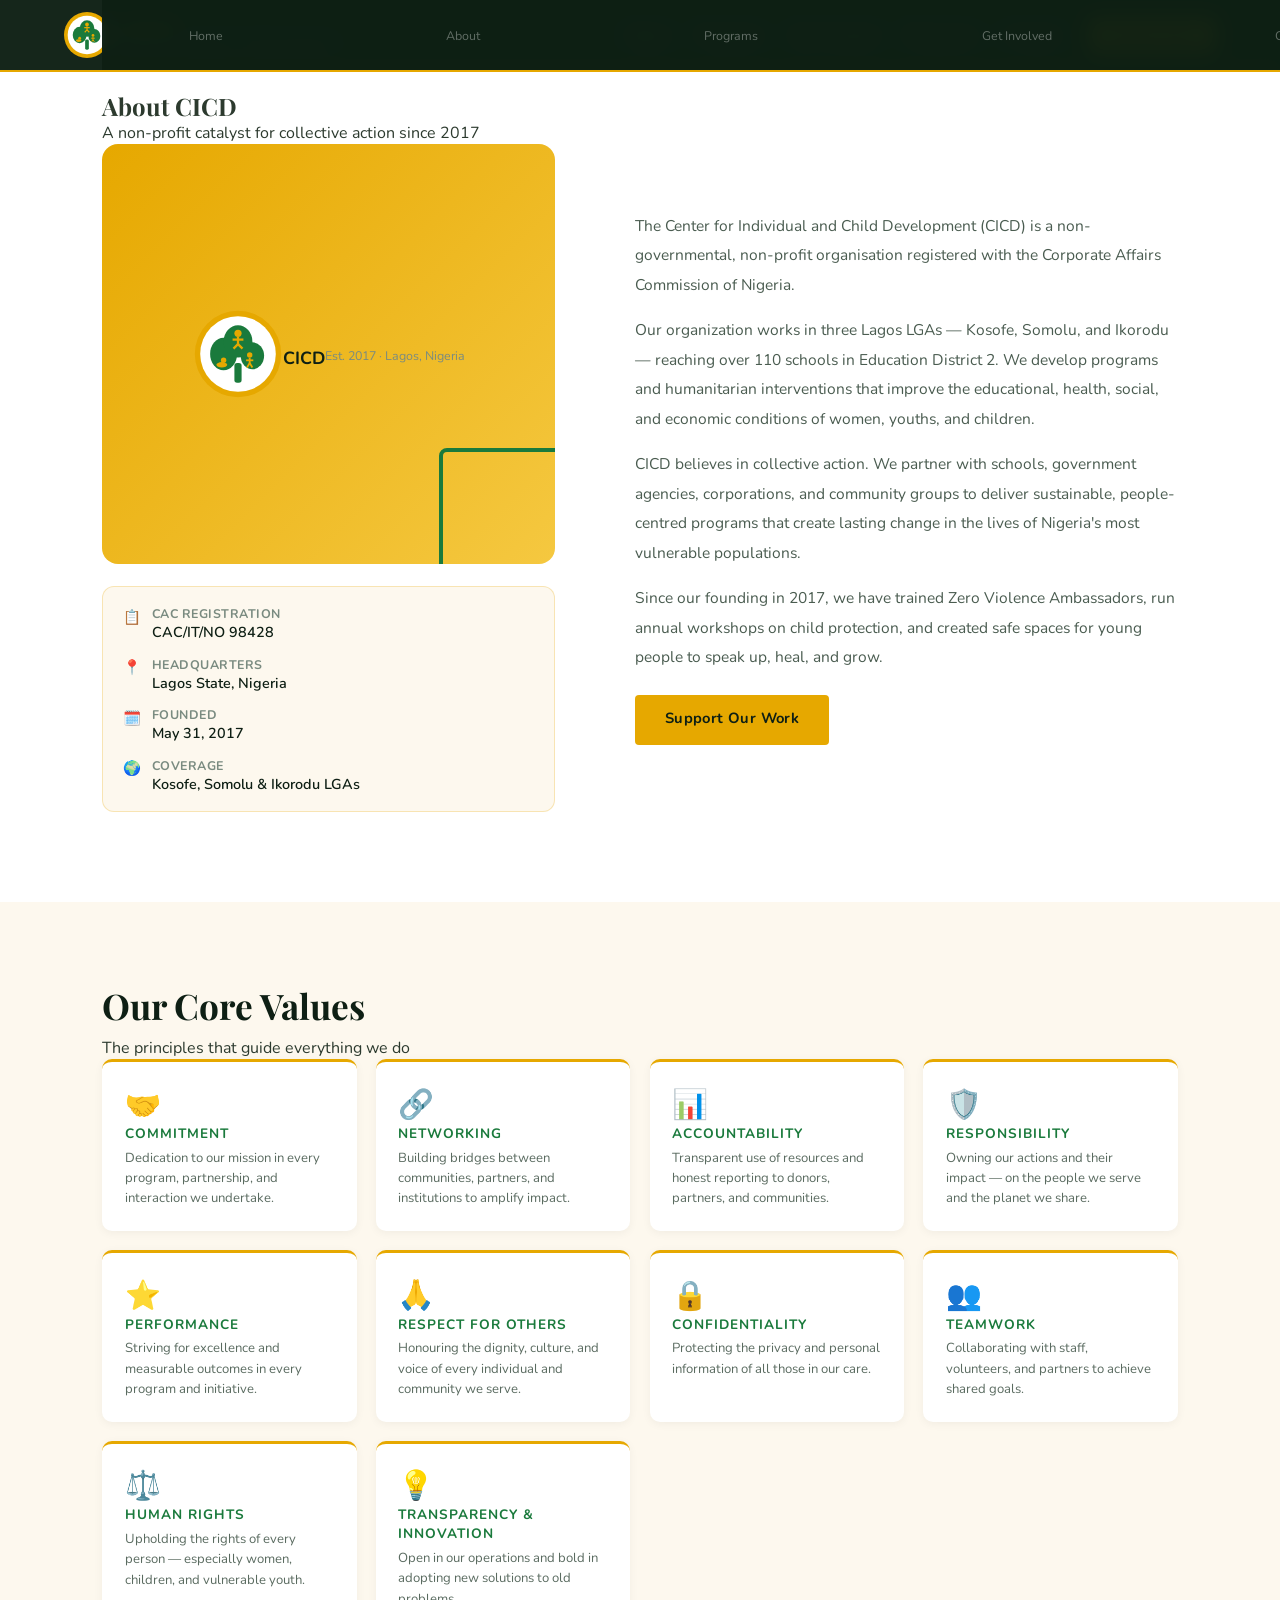
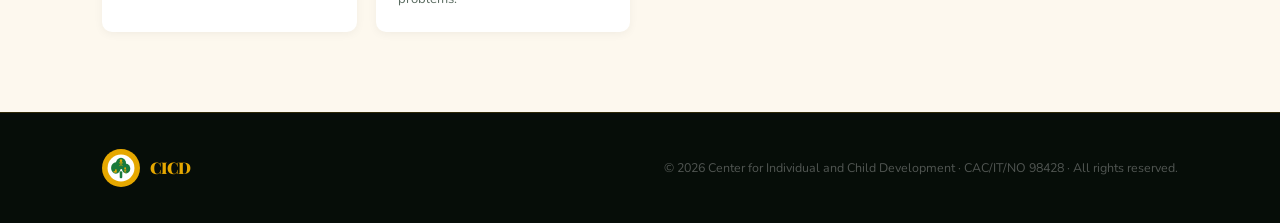
==== about.html @ d5a062fb "Split site into multiple pages with shared style.css and main.js" ====
<!DOCTYPE html>
<html lang="en">
<head>
<meta charset="UTF-8">
<meta name="viewport" content="width=device-width, initial-scale=1.0">
<title>About — CICD</title>
<meta name="description" content="Learn about the Center for Individual and Child Development (CICD) — our story, mission, values, and the team behind our work in Nigeria.">
<meta property="og:title" content="About — CICD">
<meta property="og:description" content="CICD is a Lagos-based non-profit working with communities for the total development of women, youths, and children across Nigeria.">
<meta property="og:type" content="website">
<meta name="twitter:card" content="summary">
<meta name="twitter:title" content="About — CICD">
<meta name="twitter:description" content="CICD is a Lagos-based non-profit working with communities for the total development of women, youths, and children across Nigeria.">
<link rel="icon" href="data:image/svg+xml,<svg xmlns='http://www.w3.org/2000/svg' viewBox='0 0 100 100'><circle cx='50' cy='50' r='50' fill='%23e6a800'/><circle cx='50' cy='50' r='42' fill='white'/><rect x='46' y='58' width='8' height='24' rx='3' fill='%231a7a3c'/><ellipse cx='34' cy='50' rx='15' ry='18' fill='%231a7a3c'/><ellipse cx='66' cy='52' rx='13' ry='15' fill='%231a7a3c'/><ellipse cx='50' cy='34' rx='16' ry='18' fill='%231a7a3c'/></svg>" type="image/svg+xml">
<link rel="preconnect" href="https://fonts.googleapis.com">
<link rel="preconnect" href="https://fonts.gstatic.com" crossorigin>
<link href="https://fonts.googleapis.com/css2?family=Playfair+Display:wght@700;900&family=Nunito:wght@300;400;600;700&display=swap" rel="stylesheet">
<link rel="stylesheet" href="style.css">
</head>
<body>

<!-- SVG CICD LOGO DEFINITION (reused throughout) -->
<svg style="display:none" xmlns="http://www.w3.org/2000/svg" id="cicd-logo-def">
  <symbol id="cicd-logo" viewBox="0 0 100 100">
    <circle cx="50" cy="50" r="48" fill="#e6a800" />
    <circle cx="50" cy="50" r="42" fill="white" />
    <rect x="46" y="60" width="8" height="22" rx="3" fill="#1a7a3c"/>
    <ellipse cx="34" cy="50" rx="15" ry="18" fill="#1a7a3c"/>
    <ellipse cx="66" cy="52" rx="13" ry="15" fill="#1a7a3c"/>
    <ellipse cx="50" cy="36" rx="16" ry="18" fill="#1a7a3c"/>
    <circle cx="50" cy="27" r="4" fill="#e6a800"/>
    <line x1="50" y1="31" x2="50" y2="39" stroke="#e6a800" stroke-width="2.5"/>
    <line x1="44" y1="34" x2="56" y2="34" stroke="#e6a800" stroke-width="2.5"/>
    <line x1="50" y1="39" x2="45" y2="44" stroke="#e6a800" stroke-width="2.5"/>
    <line x1="50" y1="39" x2="55" y2="44" stroke="#e6a800" stroke-width="2.5"/>
    <circle cx="63" cy="51" r="3" fill="#e6a800"/>
    <line x1="63" y1="54" x2="63" y2="60" stroke="#e6a800" stroke-width="2"/>
    <line x1="59" y1="57" x2="67" y2="57" stroke="#e6a800" stroke-width="2"/>
    <line x1="63" y1="60" x2="60" y2="65" stroke="#e6a800" stroke-width="2"/>
    <line x1="63" y1="60" x2="66" y2="65" stroke="#e6a800" stroke-width="2"/>
    <circle cx="34" cy="57" r="3" fill="#e6a800"/>
    <ellipse cx="32" cy="62" rx="6" ry="3" fill="#e6a800"/>
  </symbol>
</svg>

<!-- NAV -->
<nav aria-label="Main navigation">
  <a href="index.html" class="nav-brand">
    <div class="nav-logo-img">
      <svg viewBox="0 0 100 100" xmlns="http://www.w3.org/2000/svg">
        <use href="#cicd-logo"/>
      </svg>
    </div>
    <div class="nav-logo-text">
      <span class="nav-logo-abbr">CICD</span>
      <span class="nav-logo-full">Center for Individual &amp; Child Development</span>
    </div>
  </a>
  <ul class="nav-links" id="nav-menu">
    <li><a href="about.html" aria-current="page">About</a></li>
    <li><a href="programs.html">Programs</a></li>
    <li><a href="get-involved.html">Get Involved</a></li>
    <li><a href="resources.html">Resources</a></li>
    <li><a href="contact.html">Contact</a></li>
    <li><a href="get-involved.html" class="nav-cta">Donate Now</a></li>
  </ul>
  <button class="nav-hamburger" id="nav-hamburger" aria-label="Toggle navigation menu" aria-expanded="false" aria-controls="nav-menu">
    <span></span>
    <span></span>
    <span></span>
  </button>
</nav>

<main>

<!-- ABOUT SECTION -->
<section id="about">
  <div class="section-header">
    <h2>About CICD</h2>
    <p class="section-sub">A non-profit catalyst for collective action since 2017</p>
  </div>
  <div class="about-grid">
    <div class="about-visual">
      <div class="about-logo-box">
        <svg viewBox="0 0 100 100" xmlns="http://www.w3.org/2000/svg" style="width:90px;height:90px;">
          <use href="#cicd-logo"/>
        </svg>
        <div class="about-logo-label">CICD</div>
        <div class="about-logo-sub">Est. 2017 · Lagos, Nigeria</div>
      </div>
      <div class="about-reg-box">
        <div class="reg-item">
          <span class="reg-icon" aria-hidden="true">📋</span>
          <div>
            <strong>CAC Registration</strong>
            <span>CAC/IT/NO 98428</span>
          </div>
        </div>
        <div class="reg-item">
          <span class="reg-icon" aria-hidden="true">📍</span>
          <div>
            <strong>Headquarters</strong>
            <span>Lagos State, Nigeria</span>
          </div>
        </div>
        <div class="reg-item">
          <span class="reg-icon" aria-hidden="true">🗓️</span>
          <div>
            <strong>Founded</strong>
            <span>May 31, 2017</span>
          </div>
        </div>
        <div class="reg-item">
          <span class="reg-icon" aria-hidden="true">🌍</span>
          <div>
            <strong>Coverage</strong>
            <span>Kosofe, Somolu &amp; Ikorodu LGAs</span>
          </div>
        </div>
      </div>
    </div>
    <div class="about-text">
      <p class="about-lead">The Center for Individual and Child Development (CICD) is a non-governmental, non-profit organisation registered with the Corporate Affairs Commission of Nigeria.</p>
      <p>Our organization works in three Lagos LGAs — Kosofe, Somolu, and Ikorodu — reaching over 110 schools in Education District 2. We develop programs and humanitarian interventions that improve the educational, health, social, and economic conditions of women, youths, and children.</p>
      <p>CICD believes in collective action. We partner with schools, government agencies, corporations, and community groups to deliver sustainable, people-centred programs that create lasting change in the lives of Nigeria's most vulnerable populations.</p>
      <p>Since our founding in 2017, we have trained Zero Violence Ambassadors, run annual workshops on child protection, and created safe spaces for young people to speak up, heal, and grow.</p>
      <div class="about-btns">
        <a href="get-involved.html" class="btn btn-gold">Support Our Work</a>
        <a href="programs.html" class="btn btn-outline">See Our Programs</a>
      </div>
    </div>
  </div>
</section>

<!-- CORE VALUES SECTION -->
<section class="values-section">
  <div class="section-header">
    <h2>Our Core Values</h2>
    <p class="section-sub">The principles that guide everything we do</p>
  </div>
  <div class="values-grid">
    <div class="value-card">
      <span class="value-icon" aria-hidden="true">🤝</span>
      <h4>Commitment</h4>
      <p>Dedication to our mission in every program, partnership, and interaction we undertake.</p>
    </div>
    <div class="value-card">
      <span class="value-icon" aria-hidden="true">🔗</span>
      <h4>Networking</h4>
      <p>Building bridges between communities, partners, and institutions to amplify impact.</p>
    </div>
    <div class="value-card">
      <span class="value-icon" aria-hidden="true">📊</span>
      <h4>Accountability</h4>
      <p>Transparent use of resources and honest reporting to donors, partners, and communities.</p>
    </div>
    <div class="value-card">
      <span class="value-icon" aria-hidden="true">🛡️</span>
      <h4>Responsibility</h4>
      <p>Owning our actions and their impact — on the people we serve and the planet we share.</p>
    </div>
    <div class="value-card">
      <span class="value-icon" aria-hidden="true">⭐</span>
      <h4>Performance</h4>
      <p>Striving for excellence and measurable outcomes in every program and initiative.</p>
    </div>
    <div class="value-card">
      <span class="value-icon" aria-hidden="true">🙏</span>
      <h4>Respect for Others</h4>
      <p>Honouring the dignity, culture, and voice of every individual and community we serve.</p>
    </div>
    <div class="value-card">
      <span class="value-icon" aria-hidden="true">🔒</span>
      <h4>Confidentiality</h4>
      <p>Protecting the privacy and personal information of all those in our care.</p>
    </div>
    <div class="value-card">
      <span class="value-icon" aria-hidden="true">👥</span>
      <h4>Teamwork</h4>
      <p>Collaborating with staff, volunteers, and partners to achieve shared goals.</p>
    </div>
    <div class="value-card">
      <span class="value-icon" aria-hidden="true">⚖️</span>
      <h4>Human Rights</h4>
      <p>Upholding the rights of every person — especially women, children, and vulnerable youth.</p>
    </div>
    <div class="value-card">
      <span class="value-icon" aria-hidden="true">💡</span>
      <h4>Transparency &amp; Innovation</h4>
      <p>Open in our operations and bold in adopting new solutions to old problems.</p>
    </div>
  </div>
</section>

</main>

<!-- FOOTER -->
<footer>
  <div class="footer-brand">
    <div class="footer-logo-circle">
      <svg viewBox="0 0 100 100" xmlns="http://www.w3.org/2000/svg" style="width:32px;height:32px;border-radius:50%;">
        <use href="#cicd-logo"/>
      </svg>
    </div>
    <span class="footer-logo-text">CICD</span>
  </div>
  <p>© 2026 Center for Individual and Child Development · CAC/IT/NO 98428 · All rights reserved.</p>
  <nav aria-label="Footer navigation">
    <a href="index.html">Home</a>
    <a href="about.html">About</a>
    <a href="programs.html">Programs</a>
    <a href="get-involved.html">Get Involved</a>
    <a href="contact.html">Contact</a>
  </nav>
</footer>

<script src="main.js"></script>
</body>
</html>
---- style.css ----
:root {
  --green: #1a7a3c;
  --green-light: #2ea050;
  --gold: #e6a800;
  --gold-dark: #c48f00;
  --cream: #fdf8ee;
  --dark: #0e1f14;
  --text: #2c3a2e;
  --white: #ffffff;
  --accent: #f5a623;
}

* { margin: 0; padding: 0; box-sizing: border-box; }
html { scroll-behavior: smooth; }

body {
  font-family: 'Nunito', sans-serif;
  color: var(--text);
  background: var(--cream);
  overflow-x: hidden;
}

h1, h2, h3 { font-family: 'Playfair Display', serif; }

/* ===== NAV ===== */
nav {
  position: fixed; top: 0; width: 100%; z-index: 1000;
  background: rgba(14,31,20,0.97);
  backdrop-filter: blur(10px);
  display: flex; align-items: center; justify-content: space-between;
  padding: 0 5%;
  height: 72px;
  border-bottom: 2px solid var(--gold);
}

.nav-brand {
  display: flex; align-items: center; gap: 12px;
  text-decoration: none;
}

.nav-logo-img {
  width: 46px; height: 46px;
  border-radius: 50%;
  background: var(--gold);
  display: flex; align-items: center; justify-content: center;
  font-size: 1.5rem;
  flex-shrink: 0;
  overflow: hidden;
}

.nav-logo-img svg { width: 100%; height: 100%; }

.nav-logo-text {
  display: flex; flex-direction: column;
}

.nav-logo-abbr {
  font-family: 'Playfair Display', serif;
  color: var(--gold);
  font-size: 1.25rem;
  font-weight: 900;
  line-height: 1;
}

.nav-logo-full {
  color: rgba(255,255,255,0.55);
  font-size: 0.62rem;
  letter-spacing: 0.5px;
  line-height: 1.2;
}

.nav-links { display: flex; gap: 1.8rem; list-style: none; }
.nav-links a {
  color: rgba(255,255,255,0.8);
  text-decoration: none;
  font-size: 0.88rem;
  font-weight: 600;
  letter-spacing: 0.4px;
  transition: color 0.2s;
}
.nav-links a:hover { color: var(--gold); }

.nav-cta {
  background: var(--gold) !important;
  color: var(--dark) !important;
  padding: 8px 20px;
  border-radius: 4px;
  font-weight: 700 !important;
}
.nav-cta:hover { background: var(--gold-dark) !important; }

/* ===== SECTIONS ===== */
section { padding: 90px 8%; }

.section-label {
  display: inline-block;
  font-size: 0.72rem;
  font-weight: 700;
  letter-spacing: 3px;
  text-transform: uppercase;
  color: var(--green-light);
  margin-bottom: 0.9rem;
  border-left: 3px solid var(--gold);
  padding-left: 10px;
}

.btn {
  display: inline-block;
  padding: 13px 30px;
  border-radius: 4px;
  font-weight: 700;
  font-size: 0.92rem;
  text-decoration: none;
  cursor: pointer;
  border: none;
  transition: all 0.2s;
  font-family: 'Nunito', sans-serif;
  letter-spacing: 0.4px;
}

.btn-primary { background: var(--green); color: var(--white); }
.btn-primary:hover { background: var(--green-light); transform: translateY(-2px); box-shadow: 0 8px 20px rgba(26,122,60,0.3); }

.btn-gold { background: var(--gold); color: var(--dark); }
.btn-gold:hover { background: var(--gold-dark); transform: translateY(-2px); }

.btn-outline { background: transparent; color: var(--white); border: 2px solid rgba(255,255,255,0.6); }
.btn-outline:hover { background: var(--white); color: var(--dark); }

/* ===== HERO ===== */
#home {
  min-height: 100vh;
  background: linear-gradient(140deg, #0a1c0f 0%, #163328 45%, #0e2a18 100%);
  display: flex; align-items: center;
  position: relative;
  overflow: hidden;
  padding-top: 72px;
}

#home::before {
  content: '';
  position: absolute; inset: 0;
  background:
    radial-gradient(ellipse at 15% 60%, rgba(230,168,0,0.12) 0%, transparent 55%),
    radial-gradient(ellipse at 85% 25%, rgba(46,160,80,0.12) 0%, transparent 50%);
}

.hero-tree-bg {
  position: absolute;
  right: 6%;
  top: 50%;
  transform: translateY(-50%);
  opacity: 0.04;
  font-size: 28rem;
  pointer-events: none;
  user-select: none;
}

.hero-content {
  position: relative; z-index: 2;
  max-width: 740px;
  animation: fadeUp 0.9s ease both;
}

.hero-badge {
  display: inline-flex; align-items: center; gap: 10px;
  background: rgba(230,168,0,0.12);
  border: 1px solid rgba(230,168,0,0.35);
  color: var(--gold);
  padding: 7px 18px;
  border-radius: 100px;
  font-size: 0.78rem;
  font-weight: 700;
  letter-spacing: 2px;
  text-transform: uppercase;
  margin-bottom: 1.5rem;
}

.hero-badge-logo {
  width: 22px; height: 22px;
  border-radius: 50%;
  overflow: hidden;
  display: inline-flex;
  flex-shrink: 0;
}

h1.hero-headline {
  font-size: clamp(2.6rem, 5.5vw, 4.5rem);
  color: var(--white);
  line-height: 1.1;
  margin-bottom: 1.4rem;
}

h1.hero-headline span { color: var(--gold); }

.hero-mission {
  font-size: 1.1rem;
  color: rgba(255,255,255,0.72);
  line-height: 1.85;
  max-width: 580px;
  margin-bottom: 2.5rem;
}

.hero-btns { display: flex; gap: 1rem; flex-wrap: wrap; }

.hero-reg {
  margin-top: 1.5rem;
  font-size: 0.78rem;
  color: rgba(255,255,255,0.35);
  letter-spacing: 0.5px;
}

.hero-stats {
  display: flex; gap: 3rem;
  margin-top: 3.5rem;
  padding-top: 2.5rem;
  border-top: 1px solid rgba(255,255,255,0.1);
  animation: fadeUp 0.9s 0.25s ease both;
}

.stat-num {
  font-family: 'Playfair Display', serif;
  font-size: 2rem;
  color: var(--gold);
  font-weight: 900;
  display: block;
}

.stat-label {
  font-size: 0.75rem;
  color: rgba(255,255,255,0.5);
  text-transform: uppercase;
  letter-spacing: 1px;
}

/* ===== MISSION/VISION STRIP ===== */
.mv-strip {
  background: var(--dark);
  padding: 60px 8%;
  display: grid;
  grid-template-columns: 1fr 1px 1fr;
  gap: 3rem;
  align-items: center;
}

.mv-divider { background: rgba(230,168,0,0.25); }

.mv-item h3 {
  font-size: 1.4rem;
  color: var(--gold);
  margin-bottom: 0.8rem;
}

.mv-item p { color: rgba(255,255,255,0.68); line-height: 1.85; font-size: 0.95rem; }

/* ===== ABOUT ===== */
#about { background: var(--white); }

.about-grid {
  display: grid;
  grid-template-columns: 1fr 1.2fr;
  gap: 5rem;
  align-items: center;
}

.about-visual { position: relative; }

.about-logo-box {
  background: linear-gradient(135deg, var(--gold) 0%, #f5c840 100%);
  border-radius: 16px;
  height: 420px;
  display: flex; align-items: center; justify-content: center;
  position: relative;
  overflow: hidden;
}

.about-logo-box::after {
  content: '';
  position: absolute;
  bottom: -22px; right: -22px;
  width: 130px; height: 130px;
  border: 4px solid var(--green);
  border-radius: 8px;
}

.about-cicd-logo {
  width: 220px; height: 220px;
  filter: drop-shadow(0 8px 24px rgba(0,0,0,0.15));
}

.about-badge {
  position: absolute;
  top: -20px; left: -20px;
  background: var(--green);
  color: var(--white);
  padding: 16px 20px;
  border-radius: 8px;
  font-family: 'Playfair Display', serif;
  font-size: 1rem;
  font-weight: 700;
  text-align: center;
  line-height: 1.4;
  box-shadow: 0 10px 30px rgba(0,0,0,0.15);
}

.about-text h2 { font-size: 2.3rem; color: var(--dark); line-height: 1.2; margin-bottom: 1.2rem; }
.about-text p { font-size: 0.97rem; line-height: 1.9; color: #4a5c50; margin-bottom: 1rem; }

.reg-chip {
  display: inline-flex; align-items: center; gap: 8px;
  background: var(--cream);
  border: 1px solid #d0e4d4;
  border-radius: 6px;
  padding: 8px 14px;
  font-size: 0.8rem;
  color: var(--green);
  font-weight: 700;
  margin-top: 0.5rem;
  letter-spacing: 0.3px;
}

/* ===== CORE VALUES ===== */
.values-section { background: var(--cream); padding: 80px 8%; }

.values-section h2 { font-size: 2.2rem; color: var(--dark); margin-bottom: 0.5rem; }
.values-sub { font-size: 0.95rem; color: #5a6b60; margin-bottom: 2.5rem; }

.values-grid {
  display: grid;
  grid-template-columns: repeat(4, 1fr);
  gap: 1.2rem;
}

.value-card {
  background: var(--white);
  border-radius: 10px;
  padding: 1.4rem;
  border-top: 3px solid var(--gold);
  box-shadow: 0 2px 10px rgba(0,0,0,0.05);
  transition: transform 0.2s;
}

.value-card:hover { transform: translateY(-4px); }

.value-icon { font-size: 1.8rem; margin-bottom: 0.6rem; }

.value-card h4 {
  font-size: 0.85rem;
  font-weight: 700;
  color: var(--green);
  text-transform: uppercase;
  letter-spacing: 1px;
  margin-bottom: 0.3rem;
}

.value-card p { font-size: 0.82rem; color: #5a6b60; line-height: 1.55; }

/* ===== PROGRAMS ===== */
#programs { background: var(--white); }

#programs h2 { font-size: 2.5rem; color: var(--dark); max-width: 520px; margin-bottom: 0.7rem; }
#programs .intro { font-size: 1rem; color: #5a6b60; max-width: 620px; line-height: 1.85; margin-bottom: 3.5rem; }

.programs-grid {
  display: grid;
  grid-template-columns: repeat(3, 1fr);
  gap: 1.8rem;
  margin-bottom: 1.8rem;
}

.programs-row2 {
  display: grid;
  grid-template-columns: repeat(2, 1fr);
  gap: 1.8rem;
}

.program-card {
  border-radius: 12px;
  overflow: hidden;
  border: 1px solid rgba(0,0,0,0.07);
  transition: transform 0.3s, box-shadow 0.3s;
}

.program-card:hover { transform: translateY(-7px); box-shadow: 0 14px 40px rgba(0,0,0,0.1); }

.program-header {
  padding: 2rem 1.8rem 1.2rem;
  display: flex; align-items: center; gap: 1rem;
}

.prog-icon {
  width: 54px; height: 54px;
  border-radius: 10px;
  display: flex; align-items: center; justify-content: center;
  font-size: 1.7rem;
  flex-shrink: 0;
}

.program-header h3 { font-size: 1.1rem; color: var(--dark); line-height: 1.3; }

.program-body { padding: 0 1.8rem 1.8rem; }
.program-body p { font-size: 0.88rem; line-height: 1.8; color: #5a6b60; }

.prog-tag {
  display: inline-block;
  margin-top: 1rem;
  font-size: 0.75rem;
  font-weight: 700;
  color: var(--green);
  text-transform: uppercase;
  letter-spacing: 1px;
  border-bottom: 2px solid var(--gold);
  padding-bottom: 2px;
}

/* ===== QUOTE STRIP ===== */
.quote-strip {
  background: linear-gradient(135deg, var(--green) 0%, #0a2e18 100%);
  padding: 70px 8%;
  text-align: center;
  position: relative;
  overflow: hidden;
}

.quote-strip::before {
  content: '"';
  position: absolute;
  top: -30px; left: 4%;
  font-size: 18rem;
  font-family: 'Playfair Display', serif;
  color: rgba(255,255,255,0.04);
  line-height: 1;
}

.quote-strip blockquote {
  font-family: 'Playfair Display', serif;
  font-size: 1.6rem;
  color: var(--white);
  line-height: 1.55;
  max-width: 680px;
  margin: 0 auto 1rem;
  font-style: italic;
  position: relative; z-index: 2;
}

.quote-strip cite { font-size: 0.9rem; color: var(--gold); font-style: normal; font-weight: 700; }

/* ===== GET INVOLVED ===== */
#get-involved { background: var(--cream); }

#get-involved h2 { font-size: 2.5rem; color: var(--dark); margin-bottom: 0.5rem; }
#get-involved .sub { font-size: 1rem; color: #5a6b60; max-width: 560px; line-height: 1.8; margin-bottom: 3rem; }

.involve-grid {
  display: grid;
  grid-template-columns: 1fr 1fr;
  gap: 3rem;
  align-items: start;
}

.ways-list { display: flex; flex-direction: column; gap: 1.2rem; }

.way-item {
  display: flex; align-items: flex-start; gap: 1.2rem;
  background: var(--white);
  border-radius: 10px;
  padding: 1.4rem;
  box-shadow: 0 2px 10px rgba(0,0,0,0.05);
  transition: transform 0.2s;
}

.way-item:hover { transform: translateX(6px); }

.way-icon {
  font-size: 1.8rem;
  width: 52px; height: 52px;
  display: flex; align-items: center; justify-content: center;
  background: var(--cream);
  border-radius: 8px;
  flex-shrink: 0;
}

.way-text h4 { font-size: 0.97rem; color: var(--dark); margin-bottom: 0.3rem; }
.way-text p { font-size: 0.86rem; color: #5a6b60; line-height: 1.65; }

.involve-form {
  background: var(--white);
  border-radius: 16px;
  padding: 2.5rem;
  box-shadow: 0 6px 30px rgba(0,0,0,0.08);
}

.involve-form h3 { font-size: 1.45rem; color: var(--dark); margin-bottom: 0.3rem; }
.involve-form .form-sub { font-size: 0.86rem; color: #7a8b80; margin-bottom: 1.5rem; }

.form-group { margin-bottom: 1rem; }

.form-group label {
  display: block;
  font-size: 0.8rem;
  font-weight: 700;
  color: var(--text);
  margin-bottom: 0.35rem;
  letter-spacing: 0.4px;
}

.form-group input,
.form-group select,
.form-group textarea {
  width: 100%;
  padding: 11px 14px;
  border: 1.5px solid #dce8e0;
  border-radius: 6px;
  font-family: 'Nunito', sans-serif;
  font-size: 0.9rem;
  color: var(--text);
  background: var(--cream);
  transition: border-color 0.2s;
  outline: none;
}

.form-group input:focus,
.form-group select:focus,
.form-group textarea:focus { border-color: var(--green-light); }

.form-row { display: grid; grid-template-columns: 1fr 1fr; gap: 1rem; }

.form-submit {
  width: 100%;
  padding: 13px;
  background: var(--green);
  color: var(--white);
  border: none;
  border-radius: 6px;
  font-family: 'Nunito', sans-serif;
  font-size: 0.97rem;
  font-weight: 700;
  cursor: pointer;
  transition: background 0.2s, transform 0.2s;
  margin-top: 0.5rem;
}

.form-submit:hover { background: var(--green-light); transform: translateY(-2px); }

/* ===== RESOURCES ===== */
#resources { background: var(--white); }
#resources h2 { font-size: 2.3rem; color: var(--dark); margin-bottom: 0.5rem; }

.resources-grid {
  display: grid;
  grid-template-columns: 2fr 1fr;
  gap: 3rem;
  margin-top: 3rem;
}

.blog-list { display: flex; flex-direction: column; gap: 1.4rem; }

.blog-card {
  display: flex; gap: 1.4rem;
  padding: 1.4rem;
  border: 1px solid #e8f0ea;
  border-radius: 10px;
  transition: border-color 0.2s, box-shadow 0.2s;
}

.blog-card:hover { border-color: var(--green-light); box-shadow: 0 4px 16px rgba(46,160,80,0.1); }

.blog-thumb {
  width: 76px; height: 76px;
  border-radius: 8px;
  display: flex; align-items: center; justify-content: center;
  font-size: 1.9rem;
  flex-shrink: 0;
}

.blog-meta { font-size: 0.73rem; color: #8a9b90; margin-bottom: 0.35rem; text-transform: uppercase; letter-spacing: 1px; }

.blog-card h4 { font-size: 0.97rem; color: var(--dark); margin-bottom: 0.3rem; line-height: 1.4; }
.blog-card p { font-size: 0.84rem; color: #6a7b70; line-height: 1.65; }

.blog-read { font-size: 0.78rem; font-weight: 700; color: var(--green-light); text-decoration: none; display: inline-block; margin-top: 0.3rem; }

.resources-sidebar { display: flex; flex-direction: column; gap: 1.4rem; }

.download-card {
  background: var(--cream);
  border-radius: 10px;
  padding: 1.3rem;
  display: flex; align-items: center; gap: 1rem;
  text-decoration: none;
  transition: transform 0.2s;
  border: 1px solid #dce8e0;
}

.download-card:hover { transform: translateY(-4px); }

.dl-icon {
  width: 46px; height: 46px;
  background: var(--green);
  border-radius: 8px;
  display: flex; align-items: center; justify-content: center;
  font-size: 1.3rem;
  flex-shrink: 0;
}

.dl-info h4 { font-size: 0.88rem; color: var(--dark); margin-bottom: 0.2rem; }
.dl-info span { font-size: 0.76rem; color: #8a9b90; }

.sidebar-impact {
  background: var(--green);
  border-radius: 12px;
  padding: 1.5rem;
  color: var(--white);
}

.sidebar-impact h3 { font-size: 1rem; color: var(--gold); margin-bottom: 1rem; }

.impact-item {
  display: flex; gap: 0.8rem;
  align-items: flex-start;
  margin-bottom: 0.9rem;
  padding-bottom: 0.9rem;
  border-bottom: 1px solid rgba(255,255,255,0.1);
}

.impact-item:last-child { border: none; margin: 0; padding: 0; }
.impact-item .emoji { font-size: 1.4rem; }
.impact-item p { font-size: 0.82rem; line-height: 1.6; color: rgba(255,255,255,0.8); }

/* ===== CONTACT ===== */
#contact { background: var(--dark); }

.contact-grid {
  display: grid;
  grid-template-columns: 1fr 1.3fr;
  gap: 4rem;
  align-items: start;
}

.contact-info h2 { font-size: 2.3rem; color: var(--white); margin-bottom: 1rem; }
.contact-info > p { font-size: 0.97rem; color: rgba(255,255,255,0.62); line-height: 1.8; margin-bottom: 2.5rem; }

.contact-details { display: flex; flex-direction: column; gap: 1.2rem; }

.contact-item { display: flex; align-items: flex-start; gap: 1rem; }

.contact-icon {
  width: 42px; height: 42px;
  background: rgba(230,168,0,0.12);
  border: 1px solid rgba(230,168,0,0.28);
  border-radius: 8px;
  display: flex; align-items: center; justify-content: center;
  font-size: 1.1rem;
  flex-shrink: 0;
}

.contact-item h4 { font-size: 0.75rem; color: var(--gold); margin-bottom: 0.2rem; letter-spacing: 1px; text-transform: uppercase; }
.contact-item p { font-size: 0.9rem; color: rgba(255,255,255,0.68); }
.contact-item a { color: rgba(255,255,255,0.68); text-decoration: none; }
.contact-item a:hover { color: var(--gold); }

.social-links { display: flex; gap: 0.8rem; margin-top: 2.5rem; }

.social-btn {
  height: 44px;
  padding: 0 16px;
  background: rgba(255,255,255,0.05);
  border: 1px solid rgba(255,255,255,0.1);
  border-radius: 8px;
  display: flex; align-items: center; justify-content: center;
  text-decoration: none;
  font-size: 0.82rem;
  color: rgba(255,255,255,0.6);
  font-weight: 600;
  gap: 6px;
  transition: background 0.2s, border-color 0.2s, color 0.2s;
}

.social-btn:hover { background: rgba(230,168,0,0.15); border-color: var(--gold); color: var(--gold); }

.contact-form {
  background: rgba(255,255,255,0.04);
  border: 1px solid rgba(255,255,255,0.08);
  border-radius: 16px;
  padding: 2.5rem;
}

.contact-form h3 { font-size: 1.4rem; color: var(--white); margin-bottom: 1.5rem; }

.contact-form input,
.contact-form select,
.contact-form textarea {
  width: 100%;
  padding: 11px 14px;
  background: rgba(255,255,255,0.05);
  border: 1px solid rgba(255,255,255,0.1);
  border-radius: 6px;
  color: var(--white);
  font-family: 'Nunito', sans-serif;
  font-size: 0.9rem;
  outline: none;
  transition: border-color 0.2s;
  margin-bottom: 1rem;
}

.contact-form input::placeholder,
.contact-form textarea::placeholder { color: rgba(255,255,255,0.28); }

.contact-form input:focus,
.contact-form textarea:focus { border-color: var(--gold); }

.contact-form textarea { height: 115px; resize: none; }

.contact-submit {
  width: 100%;
  padding: 13px;
  background: var(--gold);
  color: var(--dark);
  border: none;
  border-radius: 6px;
  font-family: 'Nunito', sans-serif;
  font-size: 0.97rem;
  font-weight: 700;
  cursor: pointer;
  transition: background 0.2s;
}

.contact-submit:hover { background: var(--gold-dark); }

.contact-form .form-group { margin-bottom: 1rem; }
.contact-form .form-group label { color: rgba(255,255,255,0.7); }
.contact-form .form-group input,
.contact-form .form-group select,
.contact-form .form-group textarea { margin-bottom: 0; }

/* ===== FOOTER ===== */
footer {
  background: #060d08;
  padding: 36px 8%;
  display: flex;
  align-items: center;
  justify-content: space-between;
  border-top: 1px solid rgba(230,168,0,0.18);
  flex-wrap: wrap;
  gap: 1rem;
}

.footer-brand { display: flex; align-items: center; gap: 10px; }

.footer-logo-circle {
  width: 38px; height: 38px;
  border-radius: 50%;
  background: var(--gold);
  display: flex; align-items: center; justify-content: center;
  font-size: 1.1rem;
}

.footer-logo-text {
  font-family: 'Playfair Display', serif;
  color: var(--gold);
  font-size: 1rem;
  font-weight: 900;
}

footer p { font-size: 0.78rem; color: rgba(255,255,255,0.3); }

footer nav a {
  color: rgba(255,255,255,0.35);
  text-decoration: none;
  font-size: 0.78rem;
  margin-left: 1.4rem;
  transition: color 0.2s;
}

footer nav a:hover { color: var(--gold); }

/* ===== HAMBURGER MENU ===== */
.nav-hamburger {
  display: none;
  background: none;
  border: none;
  cursor: pointer;
  padding: 6px;
  flex-direction: column;
  gap: 5px;
  align-items: center;
  justify-content: center;
}
.nav-hamburger span {
  display: block;
  width: 24px;
  height: 2px;
  background: var(--white);
  border-radius: 2px;
  transition: transform 0.3s, opacity 0.3s;
}
.nav-hamburger.open span:nth-child(1) { transform: translateY(7px) rotate(45deg); }
.nav-hamburger.open span:nth-child(2) { opacity: 0; }
.nav-hamburger.open span:nth-child(3) { transform: translateY(-7px) rotate(-45deg); }

/* ===== ABOUT PAGE EXTRAS ===== */
.about-logo-label { font-size: 1.1rem; font-weight: 700; color: var(--dark); margin-top: 0.5rem; }
.about-logo-sub { font-size: 0.78rem; color: #7a8b80; margin-top: 0.15rem; }
.about-reg-box { margin-top: 1.4rem; background: var(--cream); border: 1px solid rgba(230,168,0,0.25); border-radius: 12px; padding: 1.1rem 1.2rem; display: flex; flex-direction: column; gap: 0.85rem; }
.reg-item { display: flex; align-items: flex-start; gap: 0.7rem; }
.reg-icon { font-size: 1.1rem; flex-shrink: 0; margin-top: 0.1rem; }
.reg-item div { display: flex; flex-direction: column; }
.reg-item strong { font-size: 0.78rem; text-transform: uppercase; letter-spacing: 0.5px; color: #7a8b80; }
.reg-item span { font-size: 0.9rem; color: var(--dark); font-weight: 600; }
.about-btns { display: flex; gap: 0.8rem; flex-wrap: wrap; margin-top: 1.5rem; }

/* ===== PROGRAMS PAGE EXTRAS ===== */
.program-tags { display: flex; gap: 0.4rem; flex-wrap: wrap; margin-top: 0.8rem; list-style: none; padding: 0; }
.program-tags li { background: rgba(26,122,60,0.1); color: var(--green); font-size: 0.72rem; font-weight: 700; text-transform: uppercase; letter-spacing: 0.5px; padding: 0.2rem 0.55rem; border-radius: 20px; }

/* ===== BLOG / RESOURCES PAGE EXTRAS ===== */
.blog-tag { background: rgba(26,122,60,0.12); color: var(--green); font-size: 0.7rem; font-weight: 700; text-transform: uppercase; letter-spacing: 0.5px; padding: 0.15rem 0.5rem; border-radius: 20px; margin-right: 0.5rem; }
.blog-card h3 { font-size: 1.05rem; color: var(--dark); margin: 0.4rem 0 0.5rem; line-height: 1.45; }
.blog-card p { font-size: 0.88rem; color: #5a6b60; line-height: 1.7; margin-bottom: 0.9rem; }
.btn-sm { padding: 0.4rem 0.9rem; font-size: 0.78rem; }
.sidebar-widget { background: var(--white); border: 1px solid rgba(26,122,60,0.12); border-radius: 14px; padding: 1.3rem 1.4rem; }
.sidebar-widget h3 { font-size: 1.05rem; color: var(--dark); margin-bottom: 1rem; }
.impact-stats { list-style: none; padding: 0; display: grid; grid-template-columns: 1fr 1fr; gap: 0.9rem; }
.impact-stats li { display: flex; flex-direction: column; align-items: center; background: var(--cream); border-radius: 8px; padding: 0.7rem 0.5rem; text-align: center; }
.impact-num { font-size: 1.5rem; font-weight: 900; color: var(--green); font-family: 'Playfair Display', serif; line-height: 1; }
.impact-label { font-size: 0.72rem; color: #7a8b80; margin-top: 0.2rem; text-align: center; line-height: 1.3; }
.download-cards { display: flex; flex-direction: column; gap: 0.6rem; margin-bottom: 0.8rem; }
.sidebar-note { font-size: 0.78rem; color: #8a9b90; line-height: 1.5; }
.sidebar-note a { color: var(--green); }

/* ===== ANIMATION ===== */
@keyframes fadeUp {
  from { opacity: 0; transform: translateY(28px); }
  to   { opacity: 1; transform: translateY(0); }
}

/* ===== RESPONSIVE ===== */
@media (max-width: 960px) {
  .about-grid, .involve-grid, .resources-grid, .contact-grid { grid-template-columns: 1fr; }
  .programs-grid, .programs-row2 { grid-template-columns: 1fr; }
  .values-grid { grid-template-columns: repeat(2, 1fr); }
  .hero-stats { gap: 1.5rem; flex-wrap: wrap; }
  .mv-strip { grid-template-columns: 1fr; text-align: center; }
  .mv-divider { display: none; }
  .nav-hamburger { display: flex; }
  .nav-links {
    display: none;
    position: absolute;
    top: 72px;
    left: 0;
    width: 100%;
    background: rgba(14,31,20,0.98);
    flex-direction: column;
    gap: 0;
    padding: 0.5rem 0;
    border-top: 1px solid rgba(230,168,0,0.2);
  }
  .nav-links.open { display: flex; }
  .nav-links li { width: 100%; }
  .nav-links a { display: block; padding: 14px 5%; border-bottom: 1px solid rgba(255,255,255,0.05); }
  footer { flex-direction: column; text-align: center; }
  footer nav { margin-top: 0.3rem; }
  footer nav a:first-child { margin-left: 0; }
}
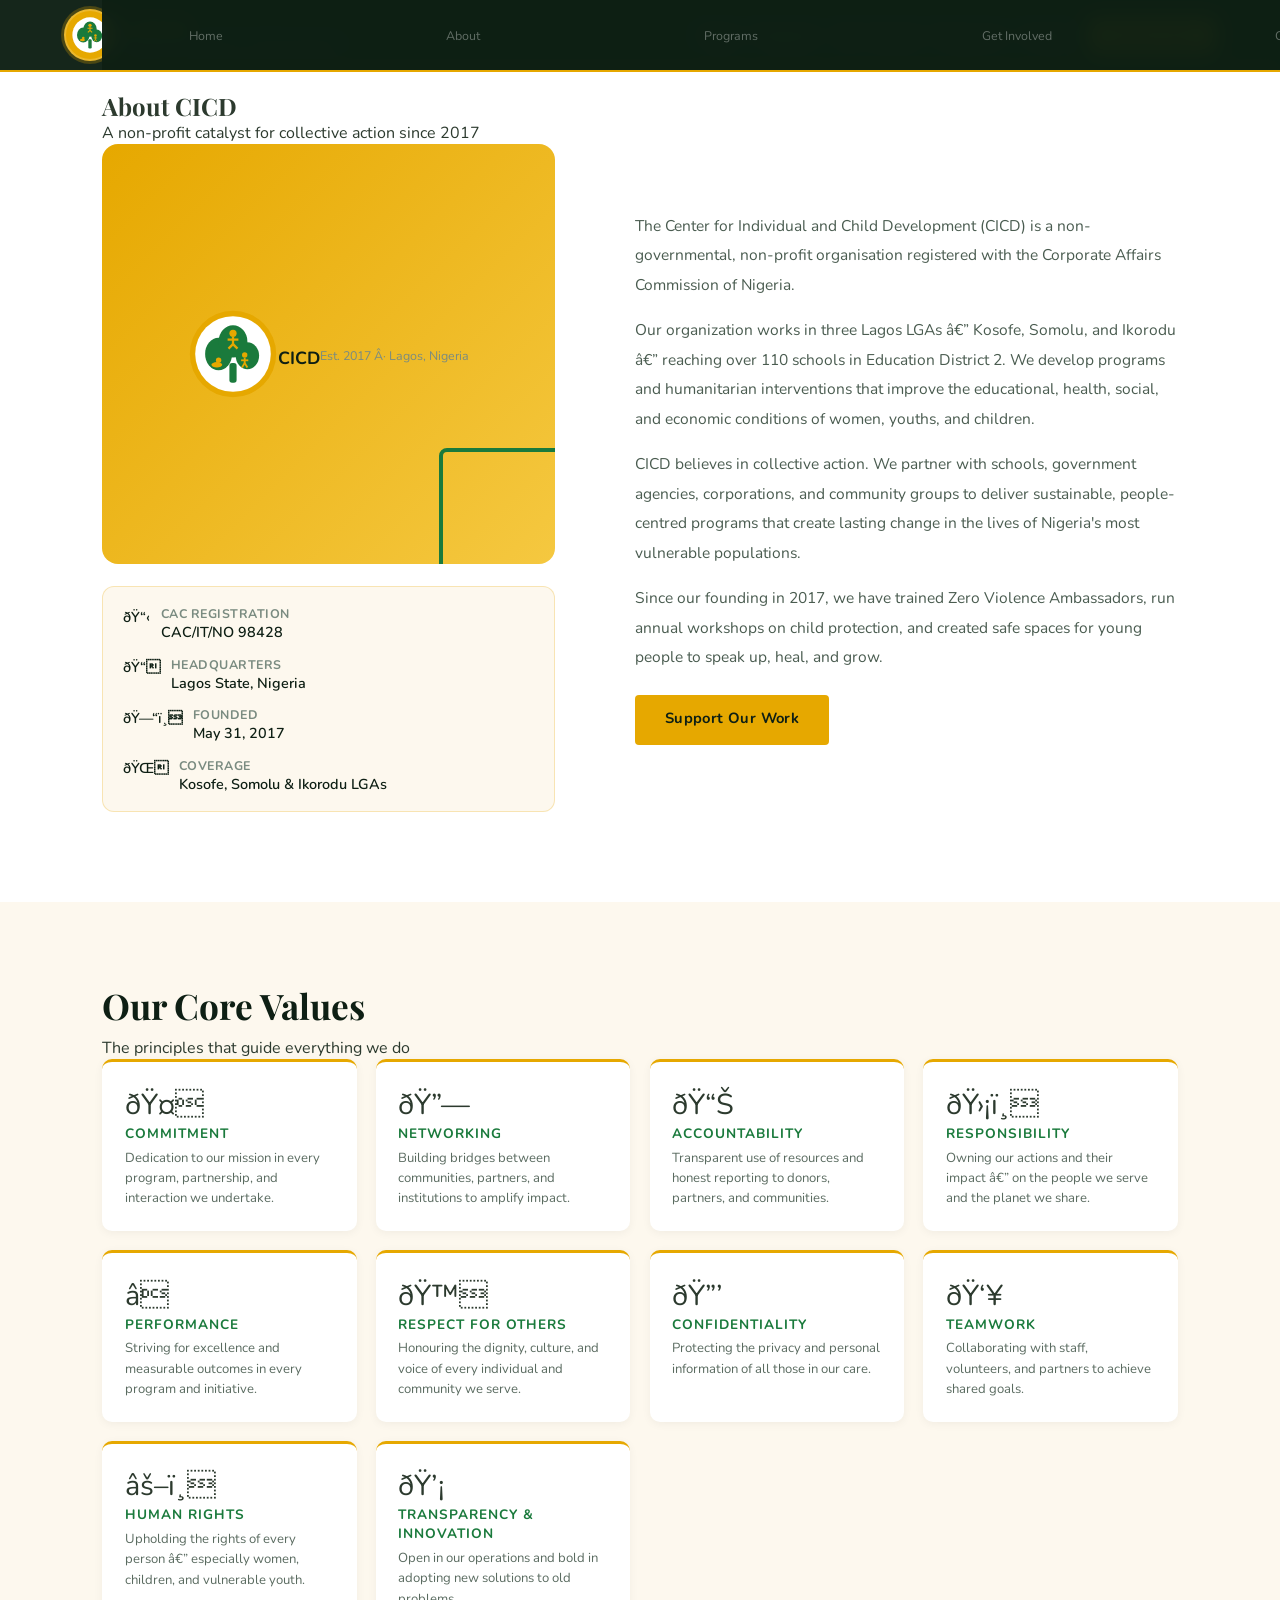
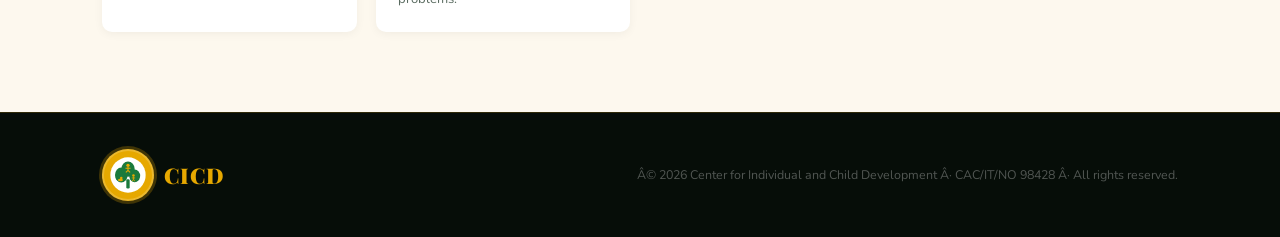
==== commit b9c47ef0: "Match footer logo to nav logo style; tighten nav link spacing" ====
--- a/about.html
+++ b/about.html
@@ -1,15 +1,15 @@
-<!DOCTYPE html>
+﻿<!DOCTYPE html>
 <html lang="en">
 <head>
 <meta charset="UTF-8">
 <meta name="viewport" content="width=device-width, initial-scale=1.0">
-<title>About — CICD</title>
-<meta name="description" content="Learn about the Center for Individual and Child Development (CICD) — our story, mission, values, and the team behind our work in Nigeria.">
-<meta property="og:title" content="About — CICD">
+<title>About â€” CICD</title>
+<meta name="description" content="Learn about the Center for Individual and Child Development (CICD) â€” our story, mission, values, and the team behind our work in Nigeria.">
+<meta property="og:title" content="About â€” CICD">
 <meta property="og:description" content="CICD is a Lagos-based non-profit working with communities for the total development of women, youths, and children across Nigeria.">
 <meta property="og:type" content="website">
 <meta name="twitter:card" content="summary">
-<meta name="twitter:title" content="About — CICD">
+<meta name="twitter:title" content="About â€” CICD">
 <meta name="twitter:description" content="CICD is a Lagos-based non-profit working with communities for the total development of women, youths, and children across Nigeria.">
 <link rel="icon" href="data:image/svg+xml,<svg xmlns='http://www.w3.org/2000/svg' viewBox='0 0 100 100'><circle cx='50' cy='50' r='50' fill='%23e6a800'/><circle cx='50' cy='50' r='42' fill='white'/><rect x='46' y='58' width='8' height='24' rx='3' fill='%231a7a3c'/><ellipse cx='34' cy='50' rx='15' ry='18' fill='%231a7a3c'/><ellipse cx='66' cy='52' rx='13' ry='15' fill='%231a7a3c'/><ellipse cx='50' cy='34' rx='16' ry='18' fill='%231a7a3c'/></svg>" type="image/svg+xml">
 <link rel="preconnect" href="https://fonts.googleapis.com">
@@ -86,32 +86,32 @@
           <use href="#cicd-logo"/>
         </svg>
         <div class="about-logo-label">CICD</div>
-        <div class="about-logo-sub">Est. 2017 · Lagos, Nigeria</div>
+        <div class="about-logo-sub">Est. 2017 Â· Lagos, Nigeria</div>
       </div>
       <div class="about-reg-box">
         <div class="reg-item">
-          <span class="reg-icon" aria-hidden="true">📋</span>
+          <span class="reg-icon" aria-hidden="true">ðŸ“‹</span>
           <div>
             <strong>CAC Registration</strong>
             <span>CAC/IT/NO 98428</span>
           </div>
         </div>
         <div class="reg-item">
-          <span class="reg-icon" aria-hidden="true">📍</span>
+          <span class="reg-icon" aria-hidden="true">ðŸ“</span>
           <div>
             <strong>Headquarters</strong>
             <span>Lagos State, Nigeria</span>
           </div>
         </div>
         <div class="reg-item">
-          <span class="reg-icon" aria-hidden="true">🗓️</span>
+          <span class="reg-icon" aria-hidden="true">ðŸ—“ï¸</span>
           <div>
             <strong>Founded</strong>
             <span>May 31, 2017</span>
           </div>
         </div>
         <div class="reg-item">
-          <span class="reg-icon" aria-hidden="true">🌍</span>
+          <span class="reg-icon" aria-hidden="true">ðŸŒ</span>
           <div>
             <strong>Coverage</strong>
             <span>Kosofe, Somolu &amp; Ikorodu LGAs</span>
@@ -121,7 +121,7 @@
     </div>
     <div class="about-text">
       <p class="about-lead">The Center for Individual and Child Development (CICD) is a non-governmental, non-profit organisation registered with the Corporate Affairs Commission of Nigeria.</p>
-      <p>Our organization works in three Lagos LGAs — Kosofe, Somolu, and Ikorodu — reaching over 110 schools in Education District 2. We develop programs and humanitarian interventions that improve the educational, health, social, and economic conditions of women, youths, and children.</p>
+      <p>Our organization works in three Lagos LGAs â€” Kosofe, Somolu, and Ikorodu â€” reaching over 110 schools in Education District 2. We develop programs and humanitarian interventions that improve the educational, health, social, and economic conditions of women, youths, and children.</p>
       <p>CICD believes in collective action. We partner with schools, government agencies, corporations, and community groups to deliver sustainable, people-centred programs that create lasting change in the lives of Nigeria's most vulnerable populations.</p>
       <p>Since our founding in 2017, we have trained Zero Violence Ambassadors, run annual workshops on child protection, and created safe spaces for young people to speak up, heal, and grow.</p>
       <div class="about-btns">
@@ -140,52 +140,52 @@
   </div>
   <div class="values-grid">
     <div class="value-card">
-      <span class="value-icon" aria-hidden="true">🤝</span>
+      <span class="value-icon" aria-hidden="true">ðŸ¤</span>
       <h4>Commitment</h4>
       <p>Dedication to our mission in every program, partnership, and interaction we undertake.</p>
     </div>
     <div class="value-card">
-      <span class="value-icon" aria-hidden="true">🔗</span>
+      <span class="value-icon" aria-hidden="true">ðŸ”—</span>
       <h4>Networking</h4>
       <p>Building bridges between communities, partners, and institutions to amplify impact.</p>
     </div>
     <div class="value-card">
-      <span class="value-icon" aria-hidden="true">📊</span>
+      <span class="value-icon" aria-hidden="true">ðŸ“Š</span>
       <h4>Accountability</h4>
       <p>Transparent use of resources and honest reporting to donors, partners, and communities.</p>
     </div>
     <div class="value-card">
-      <span class="value-icon" aria-hidden="true">🛡️</span>
+      <span class="value-icon" aria-hidden="true">ðŸ›¡ï¸</span>
       <h4>Responsibility</h4>
-      <p>Owning our actions and their impact — on the people we serve and the planet we share.</p>
-    </div>
-    <div class="value-card">
-      <span class="value-icon" aria-hidden="true">⭐</span>
+      <p>Owning our actions and their impact â€” on the people we serve and the planet we share.</p>
+    </div>
+    <div class="value-card">
+      <span class="value-icon" aria-hidden="true">â­</span>
       <h4>Performance</h4>
       <p>Striving for excellence and measurable outcomes in every program and initiative.</p>
     </div>
     <div class="value-card">
-      <span class="value-icon" aria-hidden="true">🙏</span>
+      <span class="value-icon" aria-hidden="true">ðŸ™</span>
       <h4>Respect for Others</h4>
       <p>Honouring the dignity, culture, and voice of every individual and community we serve.</p>
     </div>
     <div class="value-card">
-      <span class="value-icon" aria-hidden="true">🔒</span>
+      <span class="value-icon" aria-hidden="true">ðŸ”’</span>
       <h4>Confidentiality</h4>
       <p>Protecting the privacy and personal information of all those in our care.</p>
     </div>
     <div class="value-card">
-      <span class="value-icon" aria-hidden="true">👥</span>
+      <span class="value-icon" aria-hidden="true">ðŸ‘¥</span>
       <h4>Teamwork</h4>
       <p>Collaborating with staff, volunteers, and partners to achieve shared goals.</p>
     </div>
     <div class="value-card">
-      <span class="value-icon" aria-hidden="true">⚖️</span>
+      <span class="value-icon" aria-hidden="true">âš–ï¸</span>
       <h4>Human Rights</h4>
-      <p>Upholding the rights of every person — especially women, children, and vulnerable youth.</p>
-    </div>
-    <div class="value-card">
-      <span class="value-icon" aria-hidden="true">💡</span>
+      <p>Upholding the rights of every person â€” especially women, children, and vulnerable youth.</p>
+    </div>
+    <div class="value-card">
+      <span class="value-icon" aria-hidden="true">ðŸ’¡</span>
       <h4>Transparency &amp; Innovation</h4>
       <p>Open in our operations and bold in adopting new solutions to old problems.</p>
     </div>
@@ -198,13 +198,13 @@
 <footer>
   <div class="footer-brand">
     <div class="footer-logo-circle">
-      <svg viewBox="0 0 100 100" xmlns="http://www.w3.org/2000/svg" style="width:32px;height:32px;border-radius:50%;">
+      <svg viewBox="0 0 100 100" xmlns="http://www.w3.org/2000/svg">
         <use href="#cicd-logo"/>
       </svg>
     </div>
     <span class="footer-logo-text">CICD</span>
   </div>
-  <p>© 2026 Center for Individual and Child Development · CAC/IT/NO 98428 · All rights reserved.</p>
+  <p>Â© 2026 Center for Individual and Child Development Â· CAC/IT/NO 98428 Â· All rights reserved.</p>
   <nav aria-label="Footer navigation">
     <a href="index.html">Home</a>
     <a href="about.html">About</a>
--- a/style.css
+++ b/style.css
@@ -39,16 +39,18 @@
 }
 
 .nav-logo-img {
-  width: 46px; height: 46px;
+  width: 52px; height: 52px;
   border-radius: 50%;
   background: var(--gold);
+  border: 2.5px solid rgba(255,255,255,0.18);
+  box-shadow: 0 0 0 3px rgba(230,168,0,0.25);
   display: flex; align-items: center; justify-content: center;
-  font-size: 1.5rem;
   flex-shrink: 0;
   overflow: hidden;
-}
-
-.nav-logo-img svg { width: 100%; height: 100%; }
+  padding: 3px;
+}
+
+.nav-logo-img svg { width: 100%; height: 100%; display: block; }
 
 .nav-logo-text {
   display: flex; flex-direction: column;
@@ -57,9 +59,10 @@
 .nav-logo-abbr {
   font-family: 'Playfair Display', serif;
   color: var(--gold);
-  font-size: 1.25rem;
+  font-size: 1.35rem;
   font-weight: 900;
   line-height: 1;
+  letter-spacing: 1px;
 }
 
 .nav-logo-full {
@@ -69,7 +72,7 @@
   line-height: 1.2;
 }
 
-.nav-links { display: flex; gap: 1.8rem; list-style: none; }
+.nav-links { display: flex; gap: 0.9rem; list-style: none; }
 .nav-links a {
   color: rgba(255,255,255,0.8);
   text-decoration: none;
@@ -748,18 +751,25 @@
 .footer-brand { display: flex; align-items: center; gap: 10px; }
 
 .footer-logo-circle {
-  width: 38px; height: 38px;
+  width: 52px; height: 52px;
   border-radius: 50%;
   background: var(--gold);
+  border: 2.5px solid rgba(255,255,255,0.18);
+  box-shadow: 0 0 0 3px rgba(230,168,0,0.25);
   display: flex; align-items: center; justify-content: center;
-  font-size: 1.1rem;
-}
+  flex-shrink: 0;
+  overflow: hidden;
+  padding: 3px;
+}
+
+.footer-logo-circle svg { width: 100%; height: 100%; display: block; }
 
 .footer-logo-text {
   font-family: 'Playfair Display', serif;
   color: var(--gold);
-  font-size: 1rem;
+  font-size: 1.35rem;
   font-weight: 900;
+  letter-spacing: 1px;
 }
 
 footer p { font-size: 0.78rem; color: rgba(255,255,255,0.3); }
@@ -797,6 +807,238 @@
 .nav-hamburger.open span:nth-child(1) { transform: translateY(7px) rotate(45deg); }
 .nav-hamburger.open span:nth-child(2) { opacity: 0; }
 .nav-hamburger.open span:nth-child(3) { transform: translateY(-7px) rotate(-45deg); }
+
+/* ===== PAGE HERO (shared inner-page banner) ===== */
+.page-hero {
+  background: linear-gradient(135deg, var(--dark) 0%, #163324 100%);
+  padding: 90px 8% 80px;
+  text-align: center;
+  position: relative;
+  overflow: hidden;
+}
+.page-hero::before {
+  content: '';
+  position: absolute;
+  top: -80px; right: -80px;
+  width: 360px; height: 360px;
+  background: radial-gradient(circle, rgba(230,168,0,0.09) 0%, transparent 70%);
+  border-radius: 50%;
+  pointer-events: none;
+}
+.page-hero::after {
+  content: '';
+  position: absolute;
+  bottom: -1px; left: 0; right: 0;
+  height: 56px;
+  background: var(--white);
+  clip-path: ellipse(56% 100% at 50% 100%);
+}
+.page-hero-inner { position: relative; z-index: 1; }
+.page-hero-label {
+  display: inline-flex; align-items: center;
+  background: rgba(230,168,0,0.12);
+  border: 1px solid rgba(230,168,0,0.3);
+  color: var(--gold);
+  font-size: 0.7rem; font-weight: 700;
+  text-transform: uppercase; letter-spacing: 2px;
+  padding: 5px 16px; border-radius: 30px;
+  margin-bottom: 1.2rem;
+}
+.page-hero h1 {
+  font-size: clamp(2rem, 5vw, 3.2rem);
+  color: var(--white);
+  font-family: 'Playfair Display', serif;
+  line-height: 1.15; margin-bottom: 1rem;
+}
+.page-hero > .page-hero-inner > p {
+  font-size: 1rem;
+  color: rgba(255,255,255,0.6);
+  max-width: 500px; margin: 0 auto 2.4rem;
+  line-height: 1.8;
+}
+.page-hero-stats {
+  display: flex; align-items: center; justify-content: center;
+  gap: 0; flex-wrap: wrap;
+}
+.page-hero-stat { text-align: center; padding: 0 2.2rem; }
+.page-hero-stat-divider {
+  width: 1px; height: 36px;
+  background: rgba(230,168,0,0.2);
+}
+.phs-num {
+  display: block;
+  font-size: 1.9rem; font-weight: 900;
+  color: var(--gold);
+  font-family: 'Playfair Display', serif;
+  line-height: 1;
+}
+.phs-label {
+  font-size: 0.68rem; color: rgba(255,255,255,0.42);
+  text-transform: uppercase; letter-spacing: 1px;
+  margin-top: 0.3rem; display: block;
+}
+
+/* ===== PROGRAMS REDESIGN ===== */
+#programs {
+  background: var(--white);
+  padding: 60px 8% 80px;
+}
+
+/* Featured flagship card */
+.featured-prog {
+  background: linear-gradient(135deg, var(--dark) 0%, #1a3d24 100%);
+  border-radius: 20px;
+  padding: 2.8rem 3rem;
+  margin-bottom: 2rem;
+  display: grid;
+  grid-template-columns: auto 1fr auto;
+  gap: 0 2.2rem;
+  align-items: start;
+  position: relative;
+  overflow: hidden;
+}
+.featured-prog::before {
+  content: '';
+  position: absolute;
+  top: -50px; right: -50px;
+  width: 260px; height: 260px;
+  background: radial-gradient(circle, rgba(230,168,0,0.08) 0%, transparent 70%);
+  border-radius: 50%; pointer-events: none;
+}
+.featured-prog-badge {
+  grid-column: 1 / -1;
+  display: inline-flex; align-items: center;
+  background: rgba(230,168,0,0.14);
+  border: 1px solid rgba(230,168,0,0.3);
+  color: var(--gold);
+  font-size: 0.68rem; font-weight: 700;
+  text-transform: uppercase; letter-spacing: 1.5px;
+  padding: 4px 13px; border-radius: 30px;
+  width: fit-content; margin-bottom: 1.6rem;
+}
+.featured-prog-icon {
+  width: 76px; height: 76px;
+  background: rgba(230,168,0,0.1);
+  border: 1px solid rgba(230,168,0,0.18);
+  border-radius: 18px;
+  display: flex; align-items: center; justify-content: center;
+  font-size: 2.4rem; flex-shrink: 0;
+}
+.featured-prog-body { min-width: 0; }
+.featured-prog-category {
+  font-size: 0.7rem; font-weight: 700;
+  text-transform: uppercase; letter-spacing: 1.5px;
+  color: var(--gold); margin-bottom: 0.55rem;
+}
+.featured-prog-body h2 {
+  font-size: clamp(1.4rem, 2.5vw, 1.9rem);
+  color: var(--white); margin-bottom: 0.75rem;
+  line-height: 1.25;
+}
+.featured-prog-body p {
+  font-size: 0.92rem;
+  color: rgba(255,255,255,0.62);
+  line-height: 1.85; margin-bottom: 1.3rem;
+}
+.featured-prog-num {
+  font-size: 7rem; font-weight: 900;
+  font-family: 'Playfair Display', serif;
+  color: rgba(255,255,255,0.05);
+  line-height: 1; user-select: none;
+  align-self: flex-end; flex-shrink: 0;
+}
+
+/* 2×2 grid for remaining 4 programs */
+.progs-four-grid {
+  display: grid;
+  grid-template-columns: repeat(2, 1fr);
+  gap: 1.5rem;
+}
+.prog-card-v2 {
+  background: var(--white);
+  border: 1px solid rgba(0,0,0,0.07);
+  border-radius: 16px;
+  padding: 2rem 2rem 1.8rem;
+  position: relative; overflow: hidden;
+  transition: transform 0.3s, box-shadow 0.3s, border-color 0.3s;
+}
+.prog-card-v2::before {
+  content: '';
+  position: absolute;
+  top: 0; left: 0; right: 0; height: 3px;
+  background: linear-gradient(90deg, var(--green), var(--gold));
+}
+.prog-card-v2:hover {
+  transform: translateY(-5px);
+  box-shadow: 0 18px 48px rgba(26,122,60,0.1);
+  border-color: rgba(26,122,60,0.2);
+}
+.prog-card-num {
+  position: absolute; top: 1.2rem; right: 1.5rem;
+  font-size: 2.8rem; font-weight: 900;
+  font-family: 'Playfair Display', serif;
+  color: rgba(26,122,60,0.07); line-height: 1;
+  user-select: none;
+}
+.prog-card-icon {
+  width: 52px; height: 52px;
+  background: rgba(26,122,60,0.08);
+  border-radius: 12px;
+  display: flex; align-items: center; justify-content: center;
+  font-size: 1.6rem; margin-bottom: 1rem;
+}
+.prog-card-v2 h3 {
+  font-size: 1.1rem; color: var(--dark);
+  margin-bottom: 0.55rem; line-height: 1.35;
+}
+.prog-card-v2 p {
+  font-size: 0.88rem; color: #5a6b60;
+  line-height: 1.8; margin-bottom: 1.1rem;
+}
+
+/* Shared program tag list */
+.prog-tags-list {
+  display: flex; gap: 0.4rem; flex-wrap: wrap;
+  list-style: none; padding: 0; margin: 0;
+}
+.prog-tags-list li {
+  background: rgba(26,122,60,0.08);
+  color: var(--green);
+  font-size: 0.67rem; font-weight: 700;
+  text-transform: uppercase; letter-spacing: 0.5px;
+  padding: 0.22rem 0.6rem; border-radius: 20px;
+  border: 1px solid rgba(26,122,60,0.14);
+}
+
+/* Programs page CTA strip */
+.prog-cta-strip {
+  background: var(--cream);
+  border-top: 1px solid rgba(26,122,60,0.1);
+  padding: 60px 8%;
+  text-align: center;
+}
+.prog-cta-inner { max-width: 560px; margin: 0 auto; }
+.prog-cta-strip h2 {
+  font-size: clamp(1.6rem, 3vw, 2.2rem);
+  color: var(--dark); margin-bottom: 0.6rem;
+}
+.prog-cta-strip p {
+  font-size: 0.97rem; color: #5a6b60;
+  line-height: 1.75; margin-bottom: 1.8rem;
+}
+.prog-cta-btns { display: flex; gap: 1rem; justify-content: center; flex-wrap: wrap; }
+.btn-outline-light {
+  padding: 0.75rem 1.6rem;
+  border: 2px solid var(--green);
+  color: var(--green);
+  background: transparent;
+  border-radius: 6px;
+  font-weight: 700; font-size: 0.88rem;
+  text-decoration: none;
+  transition: background 0.2s, color 0.2s;
+  display: inline-block;
+}
+.btn-outline-light:hover { background: var(--green); color: var(--white); }
 
 /* ===== ABOUT PAGE EXTRAS ===== */
 .about-logo-label { font-size: 1.1rem; font-weight: 700; color: var(--dark); margin-top: 0.5rem; }
@@ -838,6 +1080,12 @@
 @media (max-width: 960px) {
   .about-grid, .involve-grid, .resources-grid, .contact-grid { grid-template-columns: 1fr; }
   .programs-grid, .programs-row2 { grid-template-columns: 1fr; }
+  .progs-four-grid { grid-template-columns: 1fr; }
+  .featured-prog { grid-template-columns: 1fr; padding: 2rem; }
+  .featured-prog-num { display: none; }
+  .page-hero-stat-divider { display: none; }
+  .page-hero-stat { padding: 0 1.2rem; }
+  .page-hero::after { height: 36px; }
   .values-grid { grid-template-columns: repeat(2, 1fr); }
   .hero-stats { gap: 1.5rem; flex-wrap: wrap; }
   .mv-strip { grid-template-columns: 1fr; text-align: center; }
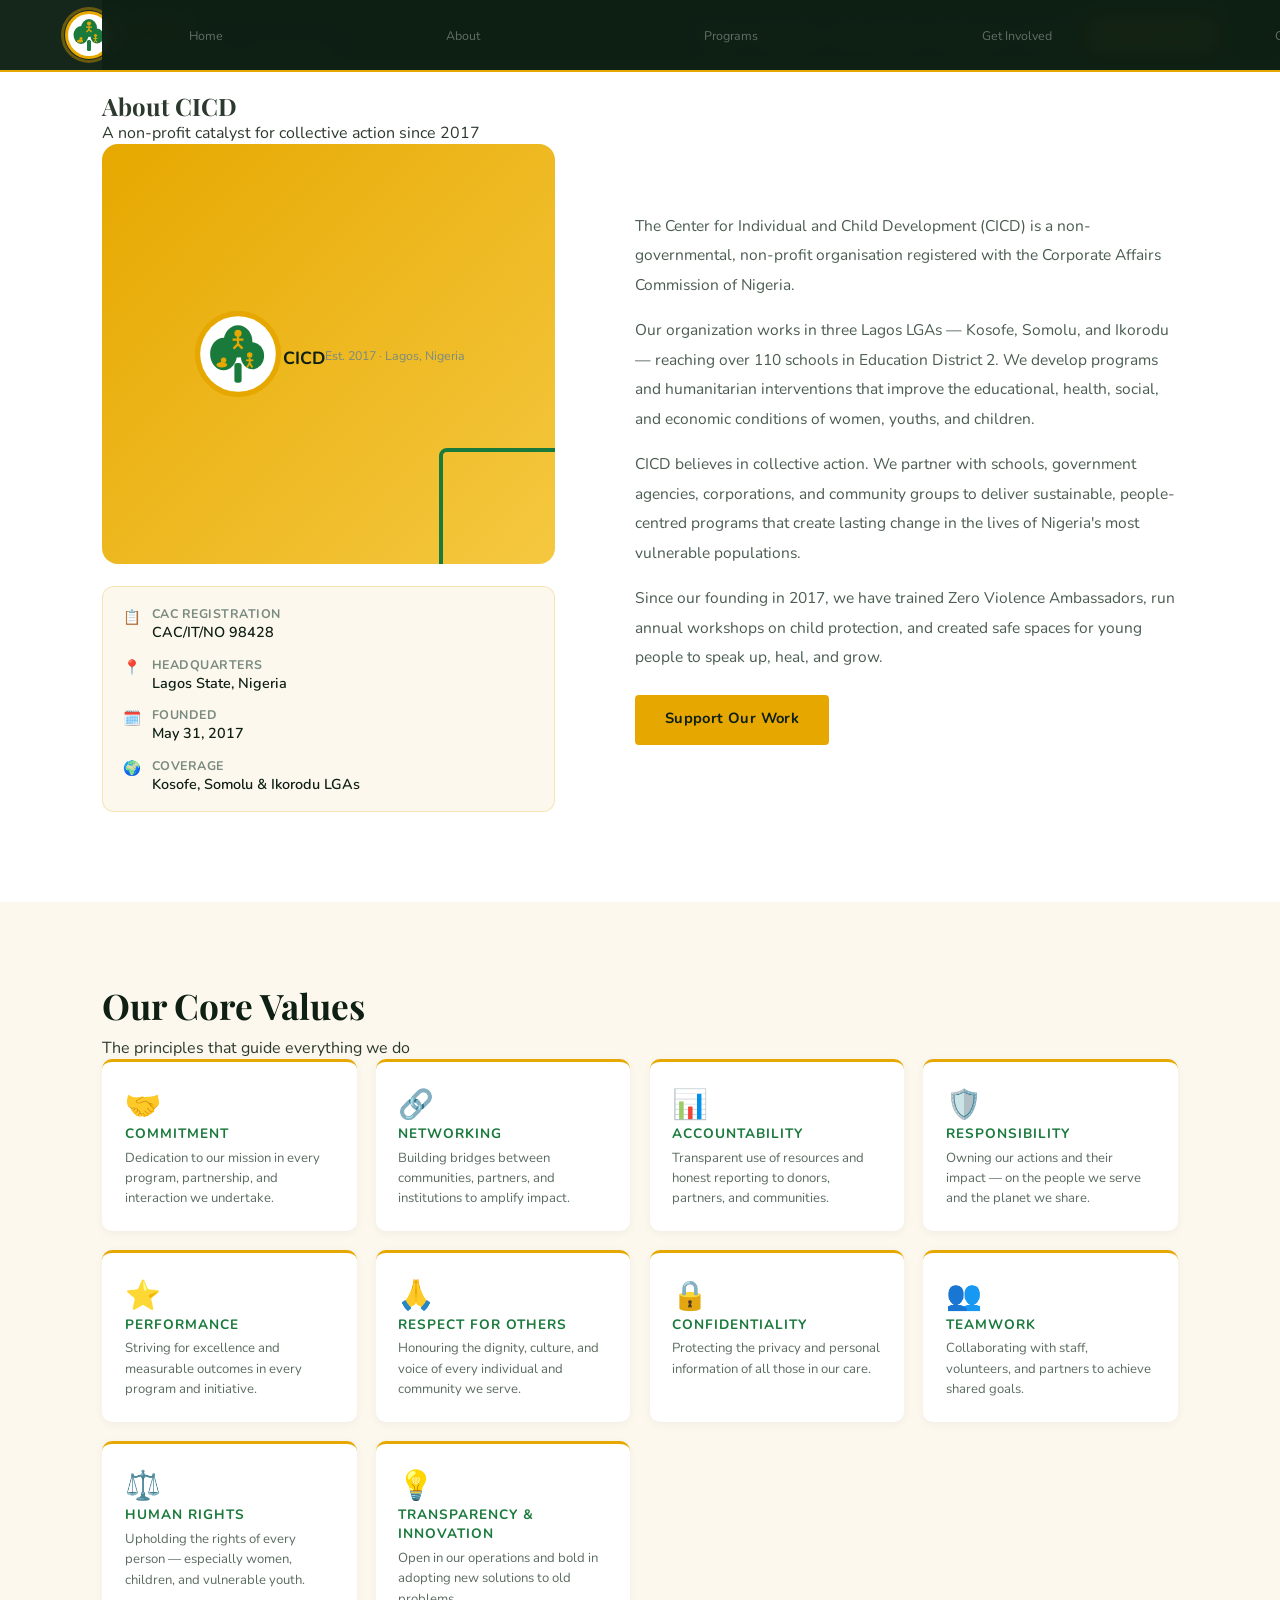
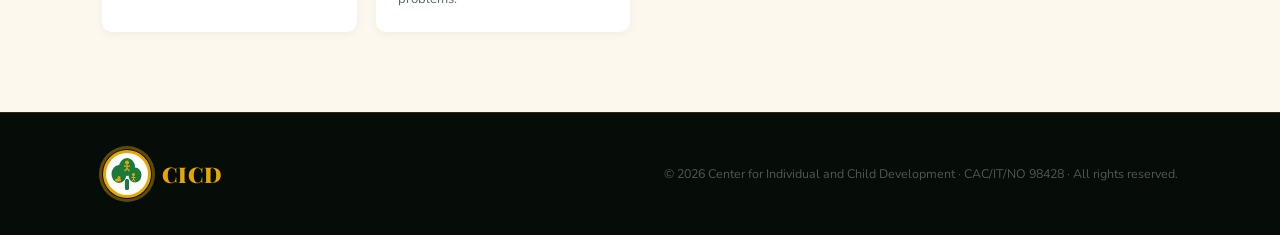
==== commit 29613a38: "Fix encoding corruption — rewrite 5 HTML files with HTML entities" ====
--- a/about.html
+++ b/about.html
@@ -1,15 +1,15 @@
-﻿<!DOCTYPE html>
+<!DOCTYPE html>
 <html lang="en">
 <head>
 <meta charset="UTF-8">
 <meta name="viewport" content="width=device-width, initial-scale=1.0">
-<title>About â€” CICD</title>
-<meta name="description" content="Learn about the Center for Individual and Child Development (CICD) â€” our story, mission, values, and the team behind our work in Nigeria.">
-<meta property="og:title" content="About â€” CICD">
+<title>About &mdash; CICD</title>
+<meta name="description" content="Learn about the Center for Individual and Child Development (CICD) &mdash; our story, mission, values, and the team behind our work in Nigeria.">
+<meta property="og:title" content="About &mdash; CICD">
 <meta property="og:description" content="CICD is a Lagos-based non-profit working with communities for the total development of women, youths, and children across Nigeria.">
 <meta property="og:type" content="website">
 <meta name="twitter:card" content="summary">
-<meta name="twitter:title" content="About â€” CICD">
+<meta name="twitter:title" content="About &mdash; CICD">
 <meta name="twitter:description" content="CICD is a Lagos-based non-profit working with communities for the total development of women, youths, and children across Nigeria.">
 <link rel="icon" href="data:image/svg+xml,<svg xmlns='http://www.w3.org/2000/svg' viewBox='0 0 100 100'><circle cx='50' cy='50' r='50' fill='%23e6a800'/><circle cx='50' cy='50' r='42' fill='white'/><rect x='46' y='58' width='8' height='24' rx='3' fill='%231a7a3c'/><ellipse cx='34' cy='50' rx='15' ry='18' fill='%231a7a3c'/><ellipse cx='66' cy='52' rx='13' ry='15' fill='%231a7a3c'/><ellipse cx='50' cy='34' rx='16' ry='18' fill='%231a7a3c'/></svg>" type="image/svg+xml">
 <link rel="preconnect" href="https://fonts.googleapis.com">
@@ -19,7 +19,7 @@
 </head>
 <body>
 
-<!-- SVG CICD LOGO DEFINITION (reused throughout) -->
+<!-- SVG CICD LOGO DEFINITION -->
 <svg style="display:none" xmlns="http://www.w3.org/2000/svg" id="cicd-logo-def">
   <symbol id="cicd-logo" viewBox="0 0 100 100">
     <circle cx="50" cy="50" r="48" fill="#e6a800" />
@@ -65,9 +65,7 @@
     <li><a href="get-involved.html" class="nav-cta">Donate Now</a></li>
   </ul>
   <button class="nav-hamburger" id="nav-hamburger" aria-label="Toggle navigation menu" aria-expanded="false" aria-controls="nav-menu">
-    <span></span>
-    <span></span>
-    <span></span>
+    <span></span><span></span><span></span>
   </button>
 </nav>
 
@@ -86,32 +84,32 @@
           <use href="#cicd-logo"/>
         </svg>
         <div class="about-logo-label">CICD</div>
-        <div class="about-logo-sub">Est. 2017 Â· Lagos, Nigeria</div>
+        <div class="about-logo-sub">Est. 2017 &middot; Lagos, Nigeria</div>
       </div>
       <div class="about-reg-box">
         <div class="reg-item">
-          <span class="reg-icon" aria-hidden="true">ðŸ“‹</span>
+          <span class="reg-icon" aria-hidden="true">&#x1F4CB;</span>
           <div>
             <strong>CAC Registration</strong>
             <span>CAC/IT/NO 98428</span>
           </div>
         </div>
         <div class="reg-item">
-          <span class="reg-icon" aria-hidden="true">ðŸ“</span>
+          <span class="reg-icon" aria-hidden="true">&#x1F4CD;</span>
           <div>
             <strong>Headquarters</strong>
             <span>Lagos State, Nigeria</span>
           </div>
         </div>
         <div class="reg-item">
-          <span class="reg-icon" aria-hidden="true">ðŸ—“ï¸</span>
+          <span class="reg-icon" aria-hidden="true">&#x1F5D3;&#xFE0F;</span>
           <div>
             <strong>Founded</strong>
             <span>May 31, 2017</span>
           </div>
         </div>
         <div class="reg-item">
-          <span class="reg-icon" aria-hidden="true">ðŸŒ</span>
+          <span class="reg-icon" aria-hidden="true">&#x1F30D;</span>
           <div>
             <strong>Coverage</strong>
             <span>Kosofe, Somolu &amp; Ikorodu LGAs</span>
@@ -121,7 +119,7 @@
     </div>
     <div class="about-text">
       <p class="about-lead">The Center for Individual and Child Development (CICD) is a non-governmental, non-profit organisation registered with the Corporate Affairs Commission of Nigeria.</p>
-      <p>Our organization works in three Lagos LGAs â€” Kosofe, Somolu, and Ikorodu â€” reaching over 110 schools in Education District 2. We develop programs and humanitarian interventions that improve the educational, health, social, and economic conditions of women, youths, and children.</p>
+      <p>Our organization works in three Lagos LGAs &mdash; Kosofe, Somolu, and Ikorodu &mdash; reaching over 110 schools in Education District 2. We develop programs and humanitarian interventions that improve the educational, health, social, and economic conditions of women, youths, and children.</p>
       <p>CICD believes in collective action. We partner with schools, government agencies, corporations, and community groups to deliver sustainable, people-centred programs that create lasting change in the lives of Nigeria's most vulnerable populations.</p>
       <p>Since our founding in 2017, we have trained Zero Violence Ambassadors, run annual workshops on child protection, and created safe spaces for young people to speak up, heal, and grow.</p>
       <div class="about-btns">
@@ -140,52 +138,52 @@
   </div>
   <div class="values-grid">
     <div class="value-card">
-      <span class="value-icon" aria-hidden="true">ðŸ¤</span>
+      <span class="value-icon" aria-hidden="true">&#x1F91D;</span>
       <h4>Commitment</h4>
       <p>Dedication to our mission in every program, partnership, and interaction we undertake.</p>
     </div>
     <div class="value-card">
-      <span class="value-icon" aria-hidden="true">ðŸ”—</span>
+      <span class="value-icon" aria-hidden="true">&#x1F517;</span>
       <h4>Networking</h4>
       <p>Building bridges between communities, partners, and institutions to amplify impact.</p>
     </div>
     <div class="value-card">
-      <span class="value-icon" aria-hidden="true">ðŸ“Š</span>
+      <span class="value-icon" aria-hidden="true">&#x1F4CA;</span>
       <h4>Accountability</h4>
       <p>Transparent use of resources and honest reporting to donors, partners, and communities.</p>
     </div>
     <div class="value-card">
-      <span class="value-icon" aria-hidden="true">ðŸ›¡ï¸</span>
+      <span class="value-icon" aria-hidden="true">&#x1F6E1;&#xFE0F;</span>
       <h4>Responsibility</h4>
-      <p>Owning our actions and their impact â€” on the people we serve and the planet we share.</p>
-    </div>
-    <div class="value-card">
-      <span class="value-icon" aria-hidden="true">â­</span>
+      <p>Owning our actions and their impact &mdash; on the people we serve and the planet we share.</p>
+    </div>
+    <div class="value-card">
+      <span class="value-icon" aria-hidden="true">&#x2B50;</span>
       <h4>Performance</h4>
       <p>Striving for excellence and measurable outcomes in every program and initiative.</p>
     </div>
     <div class="value-card">
-      <span class="value-icon" aria-hidden="true">ðŸ™</span>
+      <span class="value-icon" aria-hidden="true">&#x1F64F;</span>
       <h4>Respect for Others</h4>
       <p>Honouring the dignity, culture, and voice of every individual and community we serve.</p>
     </div>
     <div class="value-card">
-      <span class="value-icon" aria-hidden="true">ðŸ”’</span>
+      <span class="value-icon" aria-hidden="true">&#x1F512;</span>
       <h4>Confidentiality</h4>
       <p>Protecting the privacy and personal information of all those in our care.</p>
     </div>
     <div class="value-card">
-      <span class="value-icon" aria-hidden="true">ðŸ‘¥</span>
+      <span class="value-icon" aria-hidden="true">&#x1F465;</span>
       <h4>Teamwork</h4>
       <p>Collaborating with staff, volunteers, and partners to achieve shared goals.</p>
     </div>
     <div class="value-card">
-      <span class="value-icon" aria-hidden="true">âš–ï¸</span>
+      <span class="value-icon" aria-hidden="true">&#x2696;&#xFE0F;</span>
       <h4>Human Rights</h4>
-      <p>Upholding the rights of every person â€” especially women, children, and vulnerable youth.</p>
-    </div>
-    <div class="value-card">
-      <span class="value-icon" aria-hidden="true">ðŸ’¡</span>
+      <p>Upholding the rights of every person &mdash; especially women, children, and vulnerable youth.</p>
+    </div>
+    <div class="value-card">
+      <span class="value-icon" aria-hidden="true">&#x1F4A1;</span>
       <h4>Transparency &amp; Innovation</h4>
       <p>Open in our operations and bold in adopting new solutions to old problems.</p>
     </div>
@@ -204,7 +202,7 @@
     </div>
     <span class="footer-logo-text">CICD</span>
   </div>
-  <p>Â© 2026 Center for Individual and Child Development Â· CAC/IT/NO 98428 Â· All rights reserved.</p>
+  <p>&copy; 2026 Center for Individual and Child Development &middot; CAC/IT/NO 98428 &middot; All rights reserved.</p>
   <nav aria-label="Footer navigation">
     <a href="index.html">Home</a>
     <a href="about.html">About</a>
@@ -216,4 +214,4 @@
 
 <script src="main.js"></script>
 </body>
-</html>
+</html>
--- a/style.css
+++ b/style.css
@@ -39,18 +39,14 @@
 }
 
 .nav-logo-img {
-  width: 52px; height: 52px;
+  width: 50px; height: 50px;
   border-radius: 50%;
-  background: var(--gold);
-  border: 2.5px solid rgba(255,255,255,0.18);
-  box-shadow: 0 0 0 3px rgba(230,168,0,0.25);
+  box-shadow: 0 0 0 3px rgba(230,168,0,0.4);
   display: flex; align-items: center; justify-content: center;
   flex-shrink: 0;
-  overflow: hidden;
-  padding: 3px;
-}
-
-.nav-logo-img svg { width: 100%; height: 100%; display: block; }
+}
+
+.nav-logo-img svg { width: 50px; height: 50px; display: block; border-radius: 50%; }
 
 .nav-logo-text {
   display: flex; flex-direction: column;
@@ -751,18 +747,14 @@
 .footer-brand { display: flex; align-items: center; gap: 10px; }
 
 .footer-logo-circle {
-  width: 52px; height: 52px;
+  width: 50px; height: 50px;
   border-radius: 50%;
-  background: var(--gold);
-  border: 2.5px solid rgba(255,255,255,0.18);
-  box-shadow: 0 0 0 3px rgba(230,168,0,0.25);
+  box-shadow: 0 0 0 3px rgba(230,168,0,0.4);
   display: flex; align-items: center; justify-content: center;
   flex-shrink: 0;
-  overflow: hidden;
-  padding: 3px;
-}
-
-.footer-logo-circle svg { width: 100%; height: 100%; display: block; }
+}
+
+.footer-logo-circle svg { width: 50px; height: 50px; display: block; border-radius: 50%; }
 
 .footer-logo-text {
   font-family: 'Playfair Display', serif;
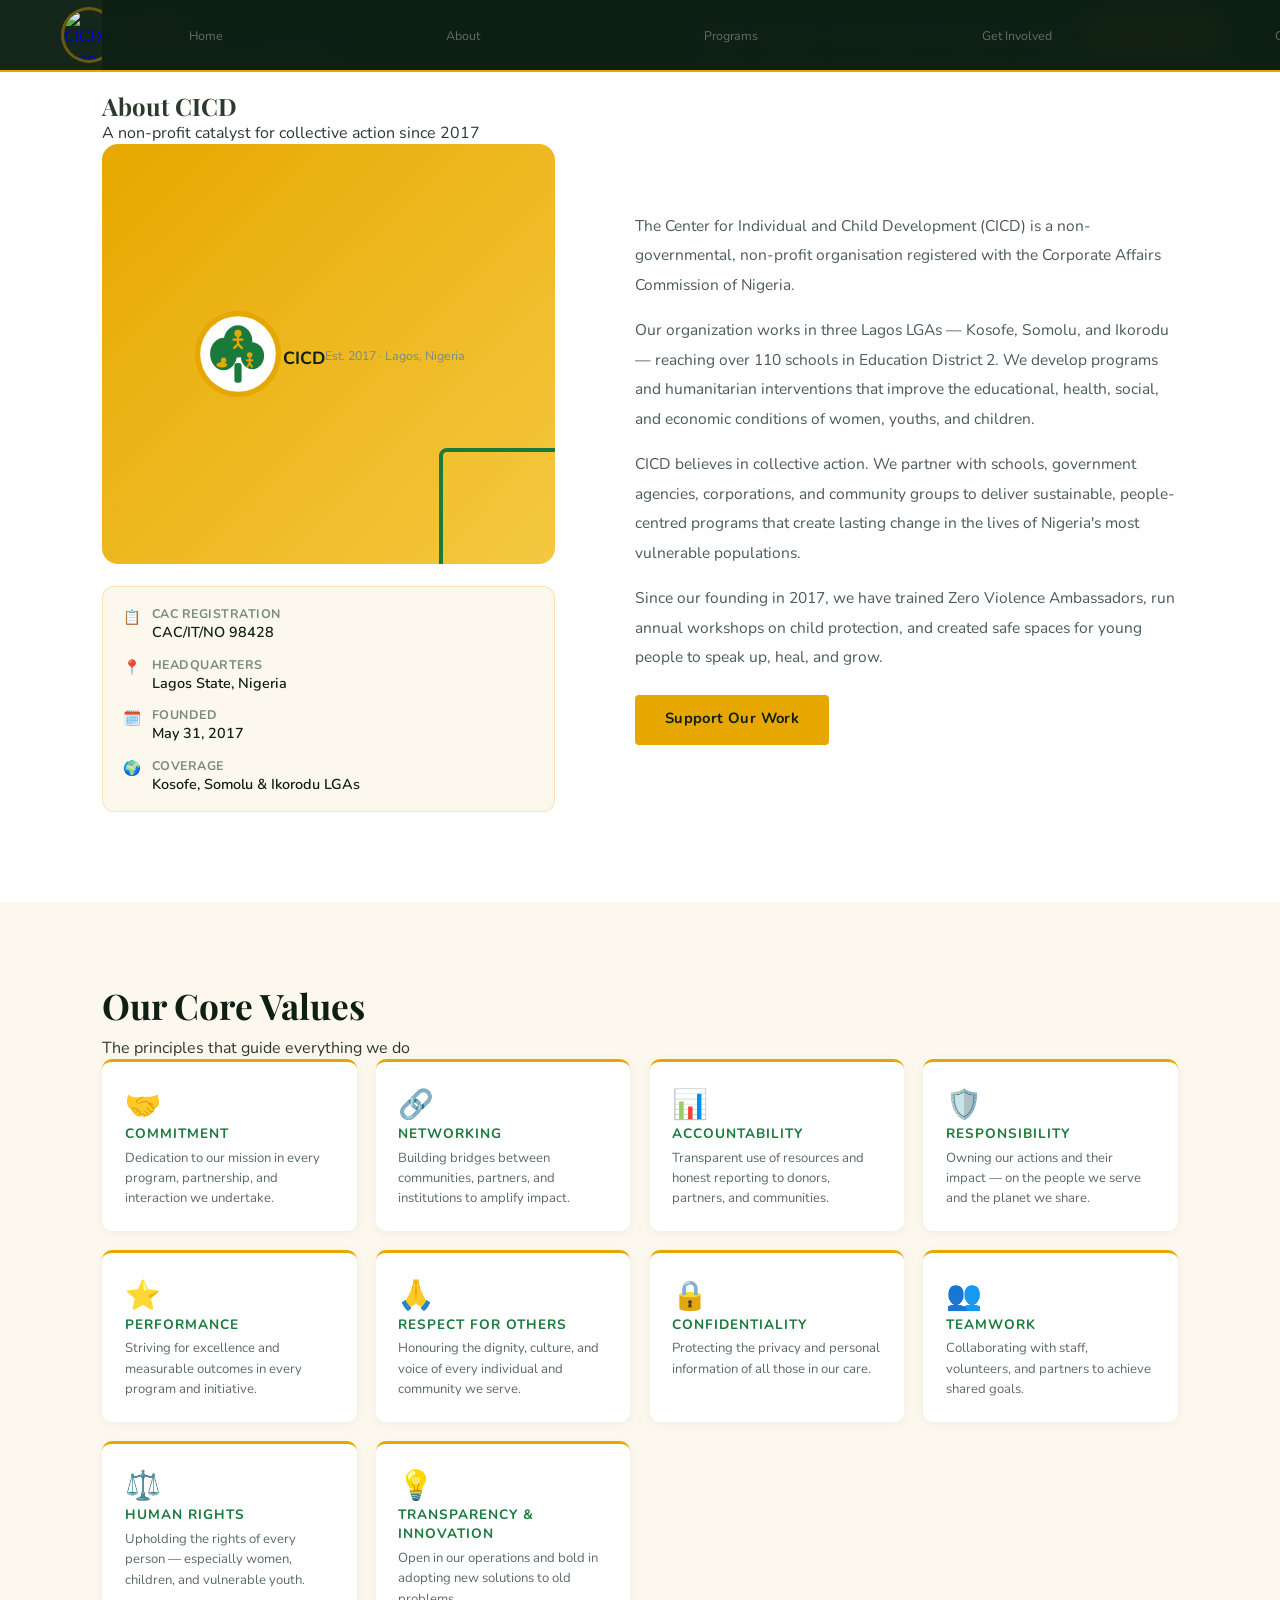
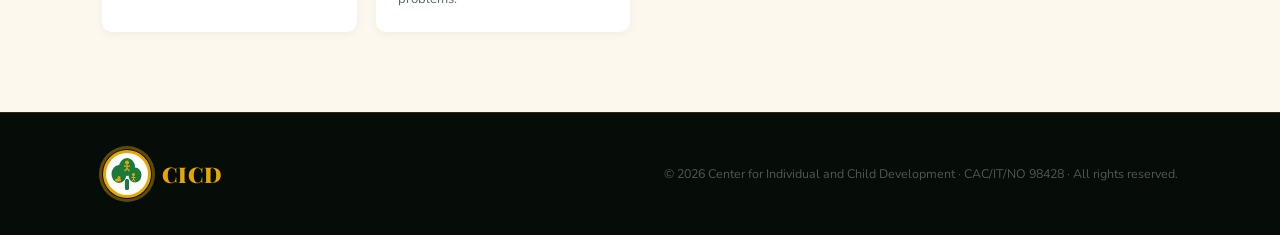
==== commit 7d58a0c5: "Replace nav logo SVG with real CICD logo image" ====
--- a/about.html
+++ b/about.html
@@ -47,9 +47,7 @@
 <nav aria-label="Main navigation">
   <a href="index.html" class="nav-brand">
     <div class="nav-logo-img">
-      <svg viewBox="0 0 100 100" xmlns="http://www.w3.org/2000/svg">
-        <use href="#cicd-logo"/>
-      </svg>
+      <img src="media/cicd%20logo.jpeg" alt="CICD logo" width="50" height="50">
     </div>
     <div class="nav-logo-text">
       <span class="nav-logo-abbr">CICD</span>
--- a/style.css
+++ b/style.css
@@ -47,6 +47,7 @@
 }
 
 .nav-logo-img svg { width: 50px; height: 50px; display: block; border-radius: 50%; }
+.nav-logo-img img { width: 50px; height: 50px; display: block; border-radius: 50%; object-fit: cover; }
 
 .nav-logo-text {
   display: flex; flex-direction: column;
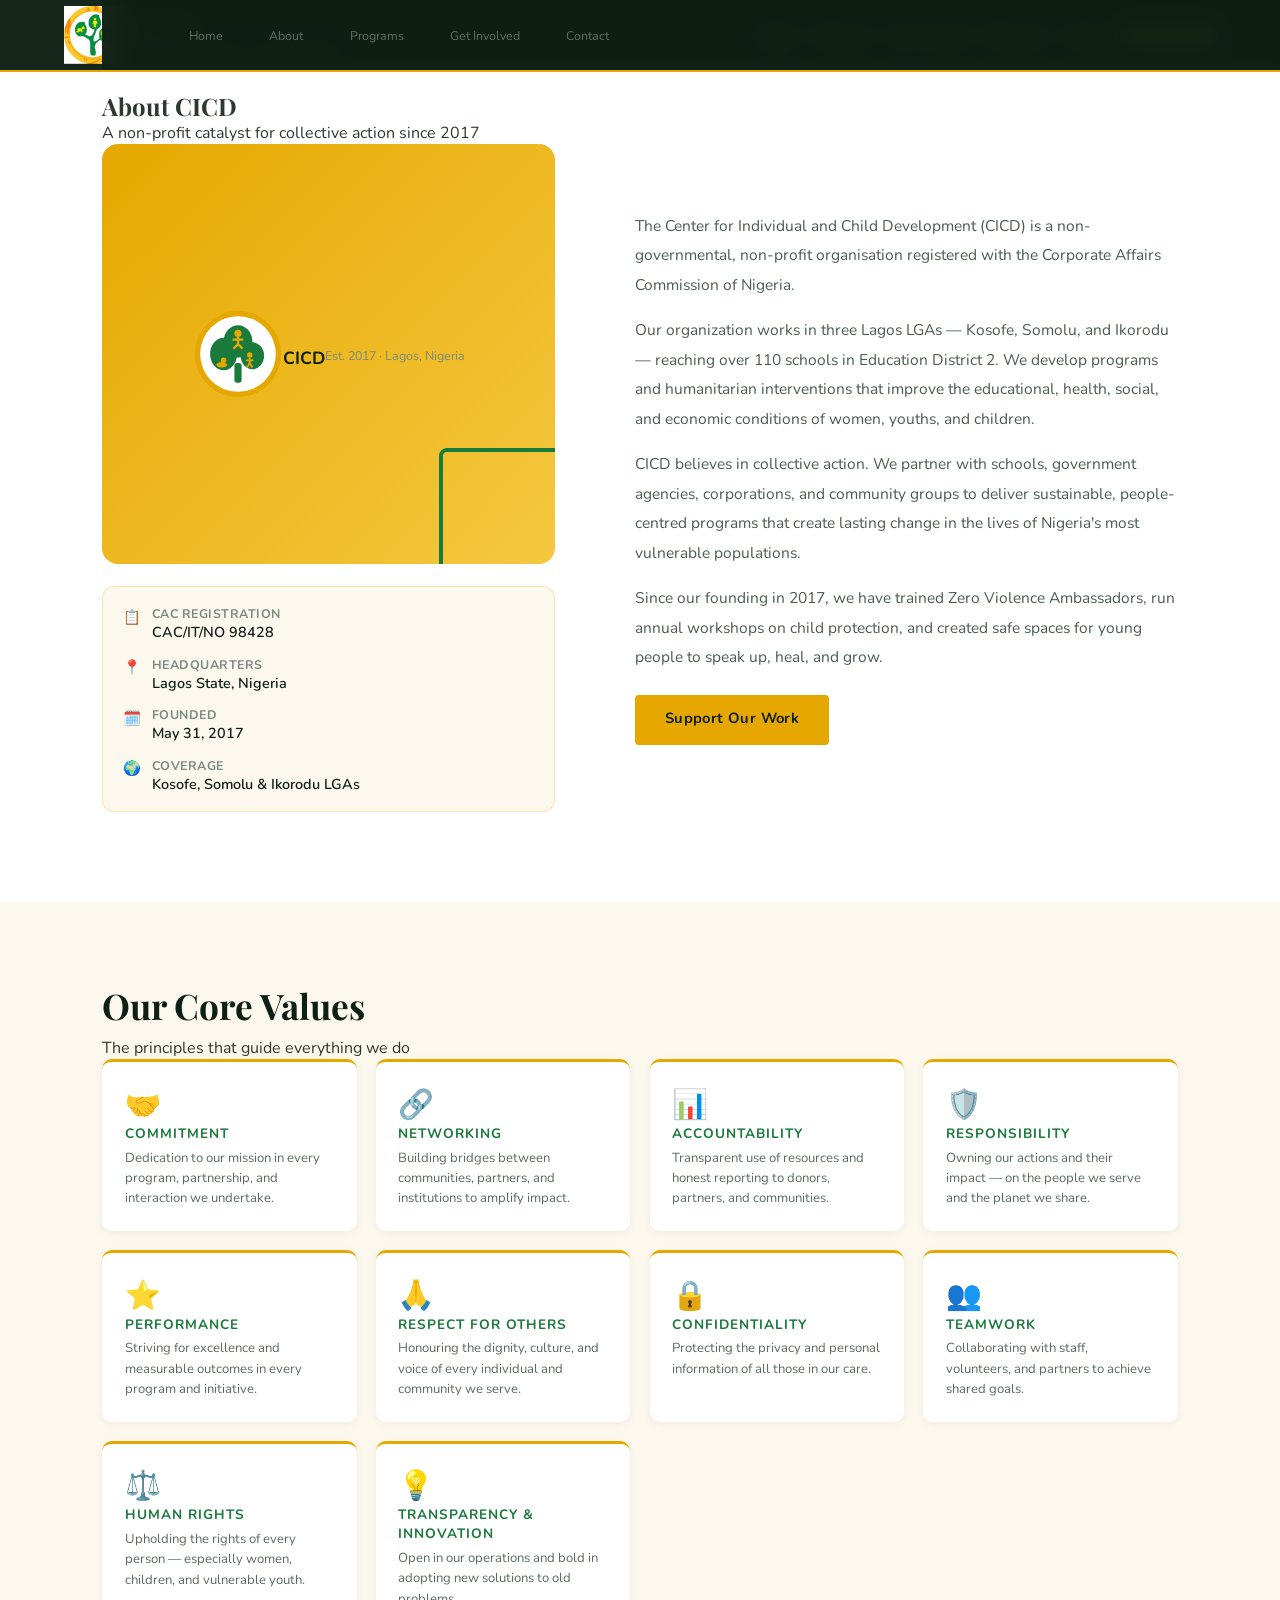
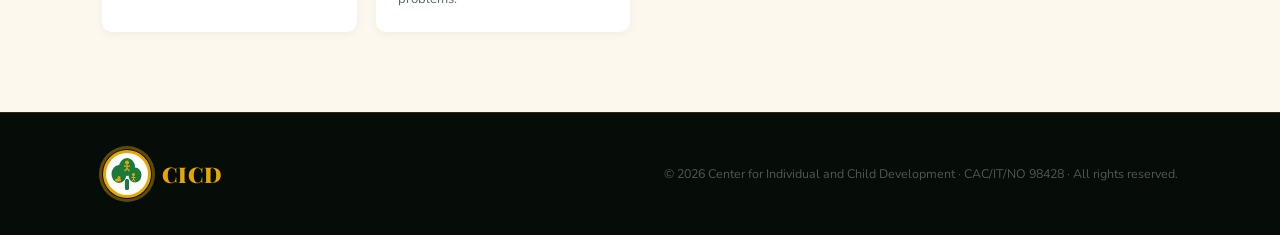
==== commit 2e247523: "Fix nav layout and logo display" ====
--- a/about.html
+++ b/about.html
@@ -47,7 +47,7 @@
 <nav aria-label="Main navigation">
   <a href="index.html" class="nav-brand">
     <div class="nav-logo-img">
-      <img src="media/cicd%20logo.jpeg" alt="CICD logo" width="50" height="50">
+      <img src="media/cicd%20logo.jpeg" alt="CICD logo">
     </div>
     <div class="nav-logo-text">
       <span class="nav-logo-abbr">CICD</span>
--- a/style.css
+++ b/style.css
@@ -27,27 +27,26 @@
   position: fixed; top: 0; width: 100%; z-index: 1000;
   background: rgba(14,31,20,0.97);
   backdrop-filter: blur(10px);
-  display: flex; align-items: center; justify-content: space-between;
+  display: flex; align-items: center;
   padding: 0 5%;
   height: 72px;
   border-bottom: 2px solid var(--gold);
+  gap: 1.5rem;
 }
 
 .nav-brand {
-  display: flex; align-items: center; gap: 12px;
+  display: flex; align-items: center; gap: 10px;
   text-decoration: none;
+  flex-shrink: 0;
 }
 
 .nav-logo-img {
-  width: 50px; height: 50px;
-  border-radius: 50%;
-  box-shadow: 0 0 0 3px rgba(230,168,0,0.4);
-  display: flex; align-items: center; justify-content: center;
+  width: 58px; height: 58px;
   flex-shrink: 0;
 }
 
-.nav-logo-img svg { width: 50px; height: 50px; display: block; border-radius: 50%; }
-.nav-logo-img img { width: 50px; height: 50px; display: block; border-radius: 50%; object-fit: cover; }
+.nav-logo-img svg { width: 58px; height: 58px; display: block; border-radius: 50%; }
+.nav-logo-img img { width: 58px; height: 58px; display: block; object-fit: contain; }
 
 .nav-logo-text {
   display: flex; flex-direction: column;
@@ -69,13 +68,14 @@
   line-height: 1.2;
 }
 
-.nav-links { display: flex; gap: 0.9rem; list-style: none; }
+.nav-links { display: flex; gap: 0.25rem; list-style: none; margin-left: auto; align-items: center; }
 .nav-links a {
   color: rgba(255,255,255,0.8);
   text-decoration: none;
-  font-size: 0.88rem;
+  font-size: 0.82rem;
   font-weight: 600;
-  letter-spacing: 0.4px;
+  letter-spacing: 0.3px;
+  padding: 4px 6px;
   transition: color 0.2s;
 }
 .nav-links a:hover { color: var(--gold); }
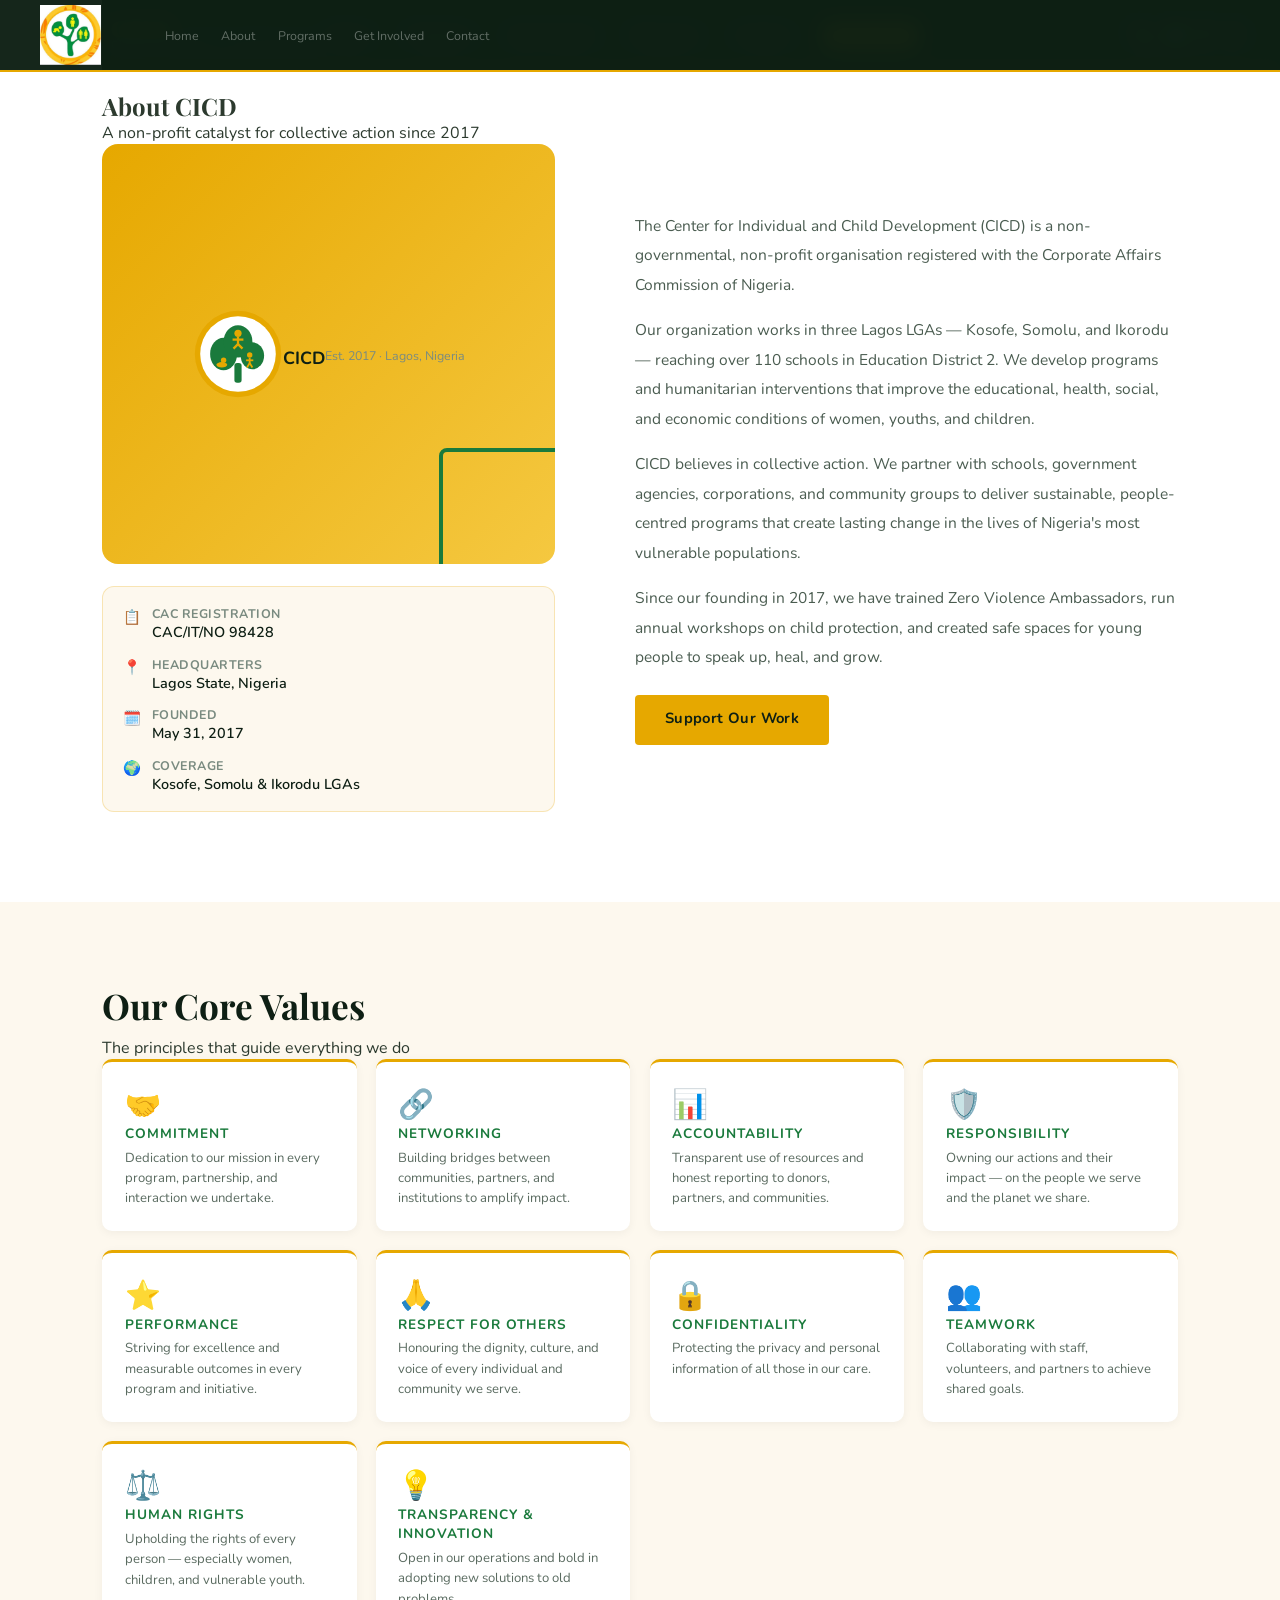
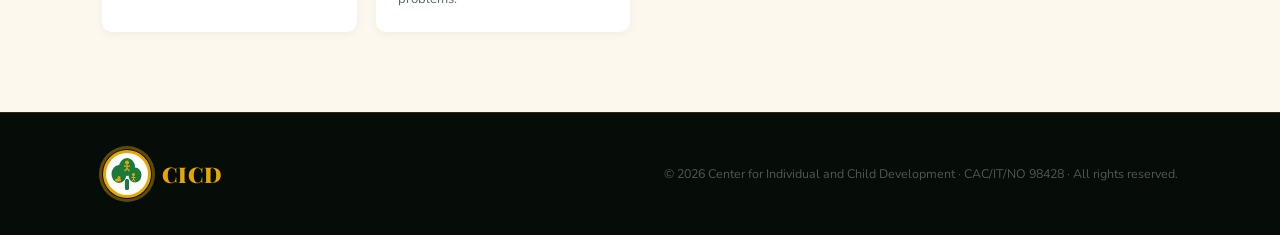
==== commit cad1f9c5: "Add social/contact icons to navbar far right with Font Awesome" ====
--- a/about.html
+++ b/about.html
@@ -15,6 +15,7 @@
 <link rel="preconnect" href="https://fonts.googleapis.com">
 <link rel="preconnect" href="https://fonts.gstatic.com" crossorigin>
 <link href="https://fonts.googleapis.com/css2?family=Playfair+Display:wght@700;900&family=Nunito:wght@300;400;600;700&display=swap" rel="stylesheet">
+<link rel="stylesheet" href="https://cdnjs.cloudflare.com/ajax/libs/font-awesome/6.5.0/css/all.min.css">
 <link rel="stylesheet" href="style.css">
 </head>
 <body>
@@ -62,6 +63,12 @@
     <li><a href="contact.html">Contact</a></li>
     <li><a href="get-involved.html" class="nav-cta">Donate Now</a></li>
   </ul>
+  <div class="nav-contact-icons">
+    <a href="tel:+2348033918951" aria-label="Call us"><i class="fa-solid fa-phone"></i></a>
+    <a href="mailto:Cicdngo@yahoo.com" aria-label="Email us"><i class="fa-solid fa-envelope"></i></a>
+    <a href="https://facebook.com/Cicdngo" target="_blank" rel="noopener" aria-label="Facebook"><i class="fa-brands fa-facebook-f"></i></a>
+    <a href="https://instagram.com/Cicdngo" target="_blank" rel="noopener" aria-label="Instagram"><i class="fa-brands fa-instagram"></i></a>
+  </div>
   <button class="nav-hamburger" id="nav-hamburger" aria-label="Toggle navigation menu" aria-expanded="false" aria-controls="nav-menu">
     <span></span><span></span><span></span>
   </button>
--- a/style.css
+++ b/style.css
@@ -28,10 +28,9 @@
   background: rgba(14,31,20,0.97);
   backdrop-filter: blur(10px);
   display: flex; align-items: center;
-  padding: 0 5%;
-  height: 72px;
+  padding: 0 40px;
+  min-height: 72px;
   border-bottom: 2px solid var(--gold);
-  gap: 1.5rem;
 }
 
 .nav-brand {
@@ -41,12 +40,12 @@
 }
 
 .nav-logo-img {
-  width: 58px; height: 58px;
+  display: flex; align-items: center; justify-content: center;
   flex-shrink: 0;
 }
 
-.nav-logo-img svg { width: 58px; height: 58px; display: block; border-radius: 50%; }
-.nav-logo-img img { width: 58px; height: 58px; display: block; object-fit: contain; }
+.nav-logo-img svg { width: 60px; height: 60px; display: block; border-radius: 50%; }
+.nav-logo-img img { width: auto; height: auto; max-height: 60px; display: block; object-fit: contain; }
 
 .nav-logo-text {
   display: flex; flex-direction: column;
@@ -68,7 +67,20 @@
   line-height: 1.2;
 }
 
-.nav-links { display: flex; gap: 0.25rem; list-style: none; margin-left: auto; align-items: center; }
+.nav-links { display: flex; gap: 30px; list-style: none; align-items: center; }
+
+.nav-contact-icons {
+  display: flex; align-items: center; gap: 16px;
+  margin-left: auto;
+}
+.nav-contact-icons a {
+  color: rgba(255,255,255,0.75);
+  font-size: 16px;
+  text-decoration: none;
+  transition: color 0.2s;
+  display: flex; align-items: center;
+}
+.nav-contact-icons a:hover { color: var(--gold); }
 .nav-links a {
   color: rgba(255,255,255,0.8);
   text-decoration: none;
@@ -628,7 +640,7 @@
 .impact-item p { font-size: 0.82rem; line-height: 1.6; color: rgba(255,255,255,0.8); }
 
 /* ===== CONTACT ===== */
-#contact { background: var(--dark); }
+#contact { background: var(--cream); }
 
 .contact-grid {
   display: grid;
@@ -637,8 +649,8 @@
   align-items: start;
 }
 
-.contact-info h2 { font-size: 2.3rem; color: var(--white); margin-bottom: 1rem; }
-.contact-info > p { font-size: 0.97rem; color: rgba(255,255,255,0.62); line-height: 1.8; margin-bottom: 2.5rem; }
+.contact-info h2 { font-size: 2.3rem; color: var(--dark); margin-bottom: 1rem; }
+.contact-info > p { font-size: 0.97rem; color: var(--text); line-height: 1.8; margin-bottom: 2.5rem; }
 
 .contact-details { display: flex; flex-direction: column; gap: 1.2rem; }
 
@@ -646,56 +658,57 @@
 
 .contact-icon {
   width: 42px; height: 42px;
-  background: rgba(230,168,0,0.12);
-  border: 1px solid rgba(230,168,0,0.28);
+  background: rgba(26,122,60,0.1);
+  border: 1px solid rgba(26,122,60,0.25);
   border-radius: 8px;
   display: flex; align-items: center; justify-content: center;
   font-size: 1.1rem;
   flex-shrink: 0;
 }
 
-.contact-item h4 { font-size: 0.75rem; color: var(--gold); margin-bottom: 0.2rem; letter-spacing: 1px; text-transform: uppercase; }
-.contact-item p { font-size: 0.9rem; color: rgba(255,255,255,0.68); }
-.contact-item a { color: rgba(255,255,255,0.68); text-decoration: none; }
-.contact-item a:hover { color: var(--gold); }
+.contact-item h4 { font-size: 0.75rem; color: var(--green); margin-bottom: 0.2rem; letter-spacing: 1px; text-transform: uppercase; }
+.contact-item p { font-size: 0.9rem; color: var(--text); }
+.contact-item a { color: var(--green); text-decoration: none; }
+.contact-item a:hover { color: var(--gold-dark); }
 
 .social-links { display: flex; gap: 0.8rem; margin-top: 2.5rem; }
 
 .social-btn {
   height: 44px;
   padding: 0 16px;
-  background: rgba(255,255,255,0.05);
-  border: 1px solid rgba(255,255,255,0.1);
+  background: rgba(26,122,60,0.08);
+  border: 1px solid rgba(26,122,60,0.2);
   border-radius: 8px;
   display: flex; align-items: center; justify-content: center;
   text-decoration: none;
   font-size: 0.82rem;
-  color: rgba(255,255,255,0.6);
+  color: var(--text);
   font-weight: 600;
   gap: 6px;
   transition: background 0.2s, border-color 0.2s, color 0.2s;
 }
 
-.social-btn:hover { background: rgba(230,168,0,0.15); border-color: var(--gold); color: var(--gold); }
+.social-btn:hover { background: rgba(230,168,0,0.15); border-color: var(--gold); color: var(--gold-dark); }
 
 .contact-form {
-  background: rgba(255,255,255,0.04);
-  border: 1px solid rgba(255,255,255,0.08);
+  background: #ffffff;
+  border: 1px solid rgba(0,0,0,0.08);
   border-radius: 16px;
   padding: 2.5rem;
-}
-
-.contact-form h3 { font-size: 1.4rem; color: var(--white); margin-bottom: 1.5rem; }
+  box-shadow: 0 4px 24px rgba(0,0,0,0.06);
+}
+
+.contact-form h3 { font-size: 1.4rem; color: var(--dark); margin-bottom: 1.5rem; }
 
 .contact-form input,
 .contact-form select,
 .contact-form textarea {
   width: 100%;
   padding: 11px 14px;
-  background: rgba(255,255,255,0.05);
-  border: 1px solid rgba(255,255,255,0.1);
+  background: var(--cream);
+  border: 1px solid rgba(0,0,0,0.15);
   border-radius: 6px;
-  color: var(--white);
+  color: var(--dark);
   font-family: 'Nunito', sans-serif;
   font-size: 0.9rem;
   outline: none;
@@ -704,10 +717,10 @@
 }
 
 .contact-form input::placeholder,
-.contact-form textarea::placeholder { color: rgba(255,255,255,0.28); }
+.contact-form textarea::placeholder { color: rgba(0,0,0,0.35); }
 
 .contact-form input:focus,
-.contact-form textarea:focus { border-color: var(--gold); }
+.contact-form textarea:focus { border-color: var(--green); }
 
 .contact-form textarea { height: 115px; resize: none; }
 
@@ -728,7 +741,7 @@
 .contact-submit:hover { background: var(--gold-dark); }
 
 .contact-form .form-group { margin-bottom: 1rem; }
-.contact-form .form-group label { color: rgba(255,255,255,0.7); }
+.contact-form .form-group label { color: var(--text); }
 .contact-form .form-group input,
 .contact-form .form-group select,
 .contact-form .form-group textarea { margin-bottom: 0; }
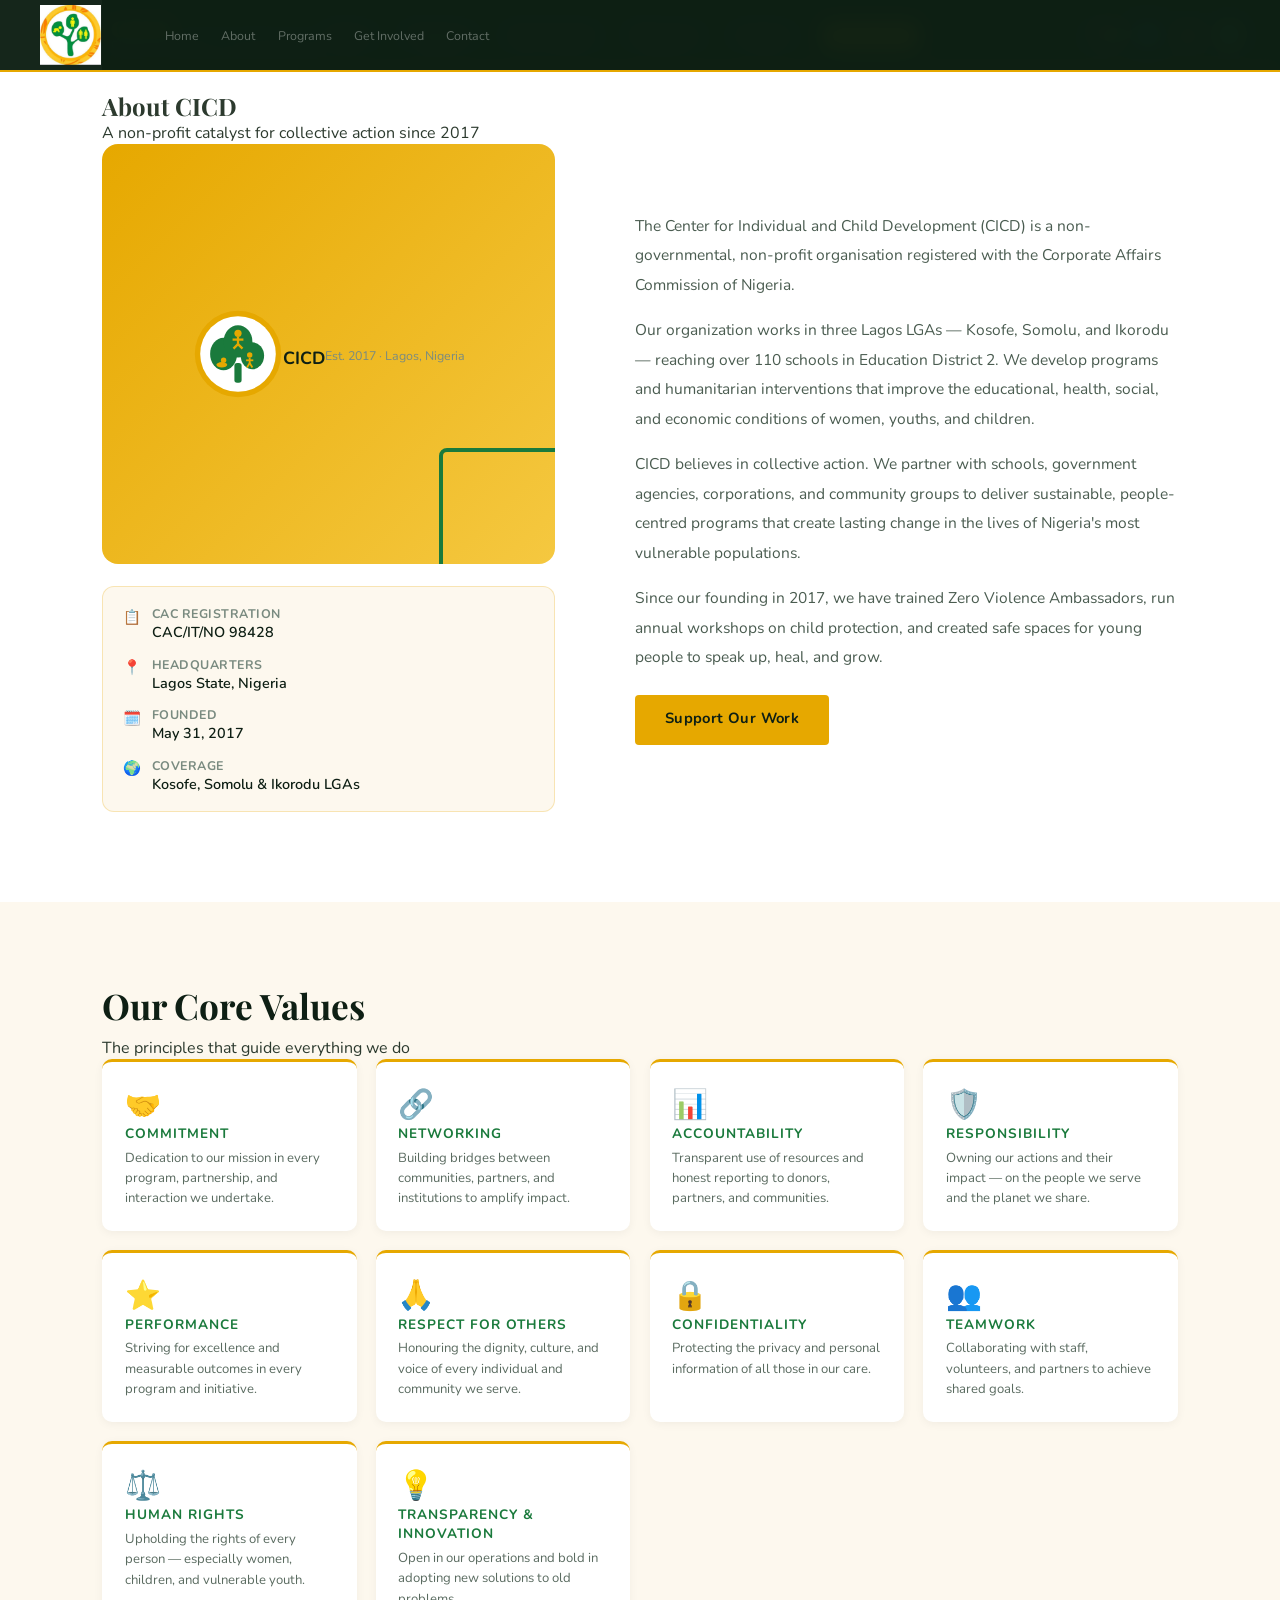
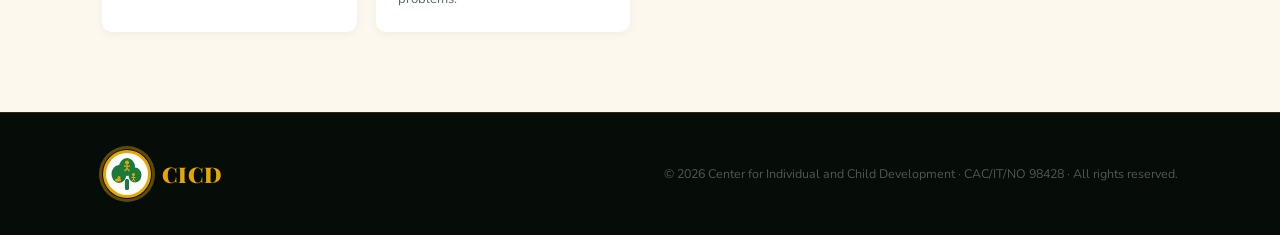
==== commit be99f1be: "Nav icons: use media folder images (Gmail, Facebook, Instagram, WhatsApp)" ====
--- a/about.html
+++ b/about.html
@@ -15,7 +15,6 @@
 <link rel="preconnect" href="https://fonts.googleapis.com">
 <link rel="preconnect" href="https://fonts.gstatic.com" crossorigin>
 <link href="https://fonts.googleapis.com/css2?family=Playfair+Display:wght@700;900&family=Nunito:wght@300;400;600;700&display=swap" rel="stylesheet">
-<link rel="stylesheet" href="https://cdnjs.cloudflare.com/ajax/libs/font-awesome/6.5.0/css/all.min.css">
 <link rel="stylesheet" href="style.css">
 </head>
 <body>
@@ -64,10 +63,18 @@
     <li><a href="get-involved.html" class="nav-cta">Donate Now</a></li>
   </ul>
   <div class="nav-contact-icons">
-    <a href="tel:+2348033918951" aria-label="Call us"><i class="fa-solid fa-phone"></i></a>
-    <a href="mailto:Cicdngo@yahoo.com" aria-label="Email us"><i class="fa-solid fa-envelope"></i></a>
-    <a href="https://facebook.com/Cicdngo" target="_blank" rel="noopener" aria-label="Facebook"><i class="fa-brands fa-facebook-f"></i></a>
-    <a href="https://instagram.com/Cicdngo" target="_blank" rel="noopener" aria-label="Instagram"><i class="fa-brands fa-instagram"></i></a>
+    <a href="mailto:Cicdngo@yahoo.com" aria-label="Email us">
+      <img src="media/GMAIL%20LOGO.png" alt="Email" class="nav-social-icon">
+    </a>
+    <a href="https://facebook.com/Cicdngo" target="_blank" rel="noopener" aria-label="Facebook">
+      <img src="media/FACEBOOK%20LOGO.png" alt="Facebook" class="nav-social-icon">
+    </a>
+    <a href="https://instagram.com/Cicdngo" target="_blank" rel="noopener" aria-label="Instagram">
+      <img src="media/INSTAGRAM%20LOGO.png" alt="Instagram" class="nav-social-icon">
+    </a>
+    <a href="https://wa.me/2348033918951" target="_blank" rel="noopener" aria-label="WhatsApp">
+      <img src="media/whatsapp%20logo.png" alt="WhatsApp" class="nav-social-icon">
+    </a>
   </div>
   <button class="nav-hamburger" id="nav-hamburger" aria-label="Toggle navigation menu" aria-expanded="false" aria-controls="nav-menu">
     <span></span><span></span><span></span>
--- a/style.css
+++ b/style.css
@@ -77,10 +77,16 @@
   color: rgba(255,255,255,0.75);
   font-size: 16px;
   text-decoration: none;
-  transition: color 0.2s;
+  transition: opacity 0.2s;
   display: flex; align-items: center;
 }
-.nav-contact-icons a:hover { color: var(--gold); }
+.nav-contact-icons a:hover { opacity: 0.75; }
+
+.nav-social-icon {
+  width: 24px; height: 24px;
+  object-fit: contain;
+  display: block;
+}
 .nav-links a {
   color: rgba(255,255,255,0.8);
   text-decoration: none;
